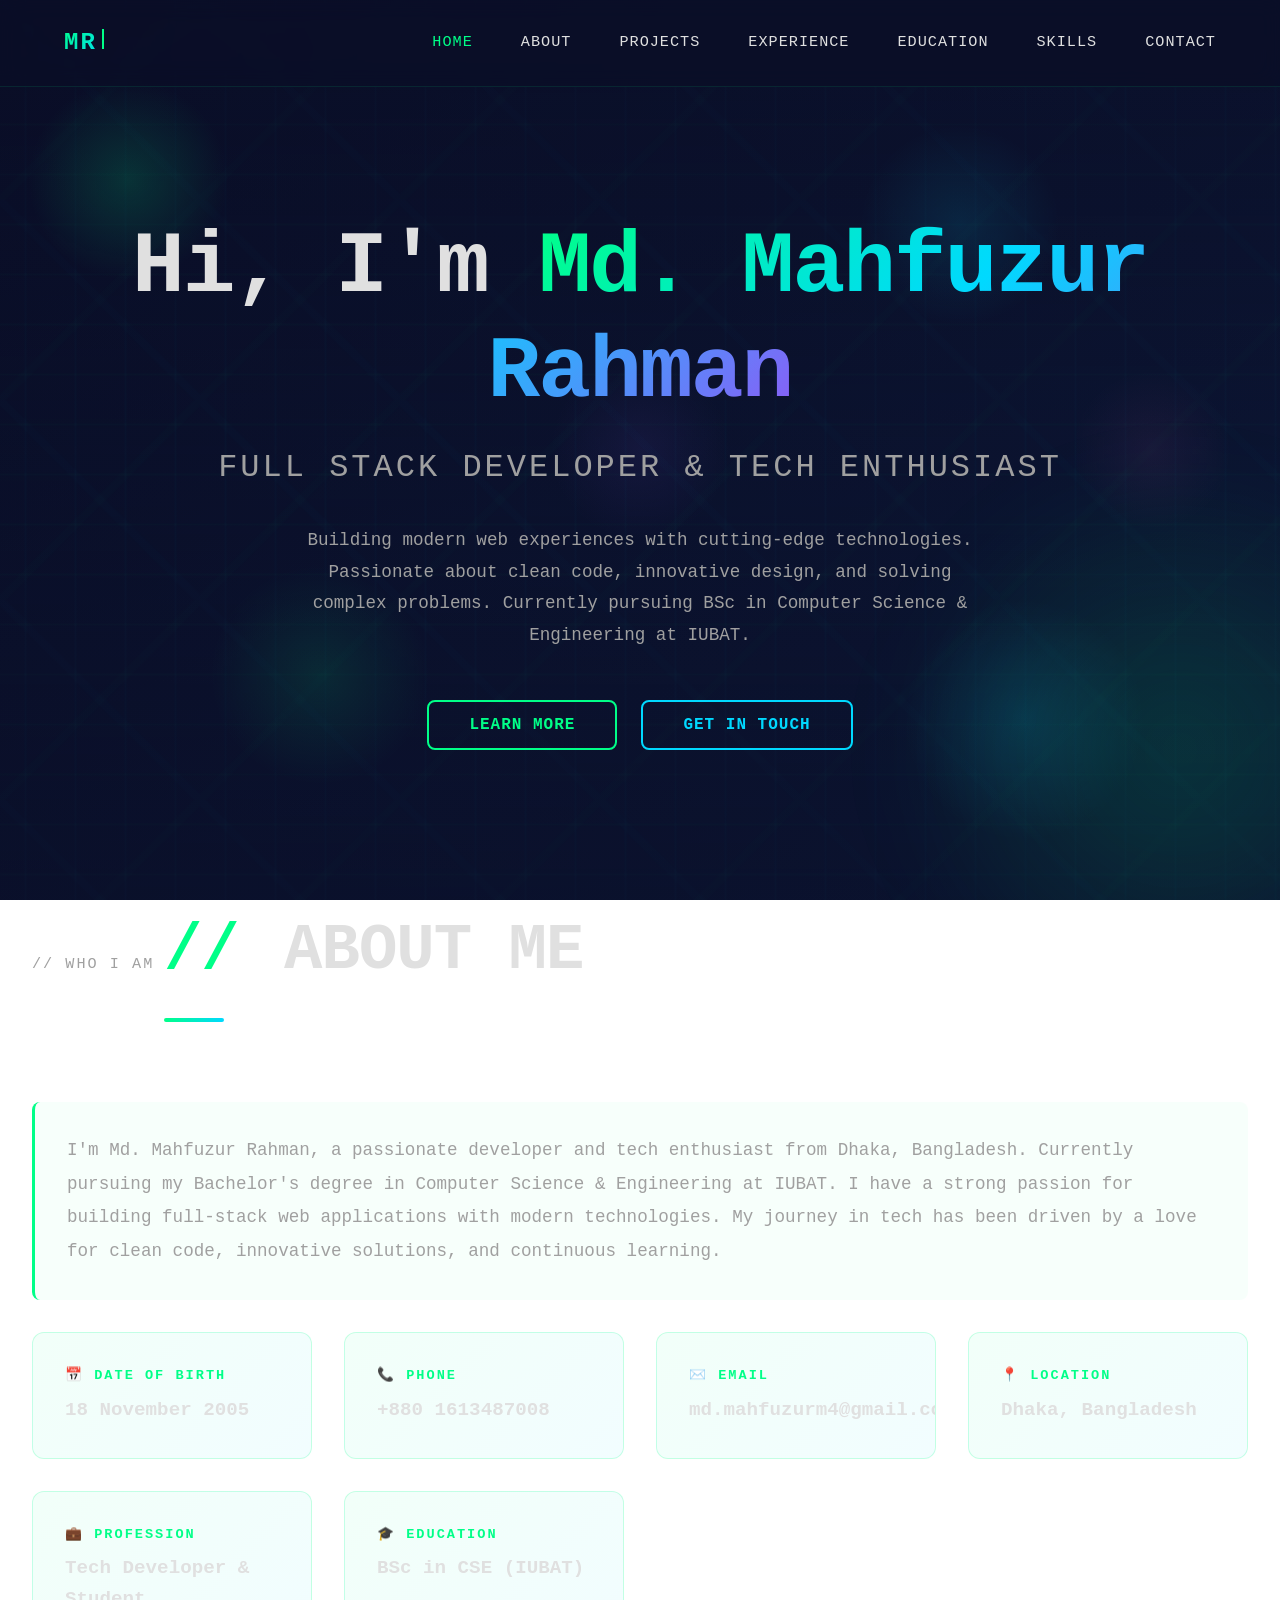
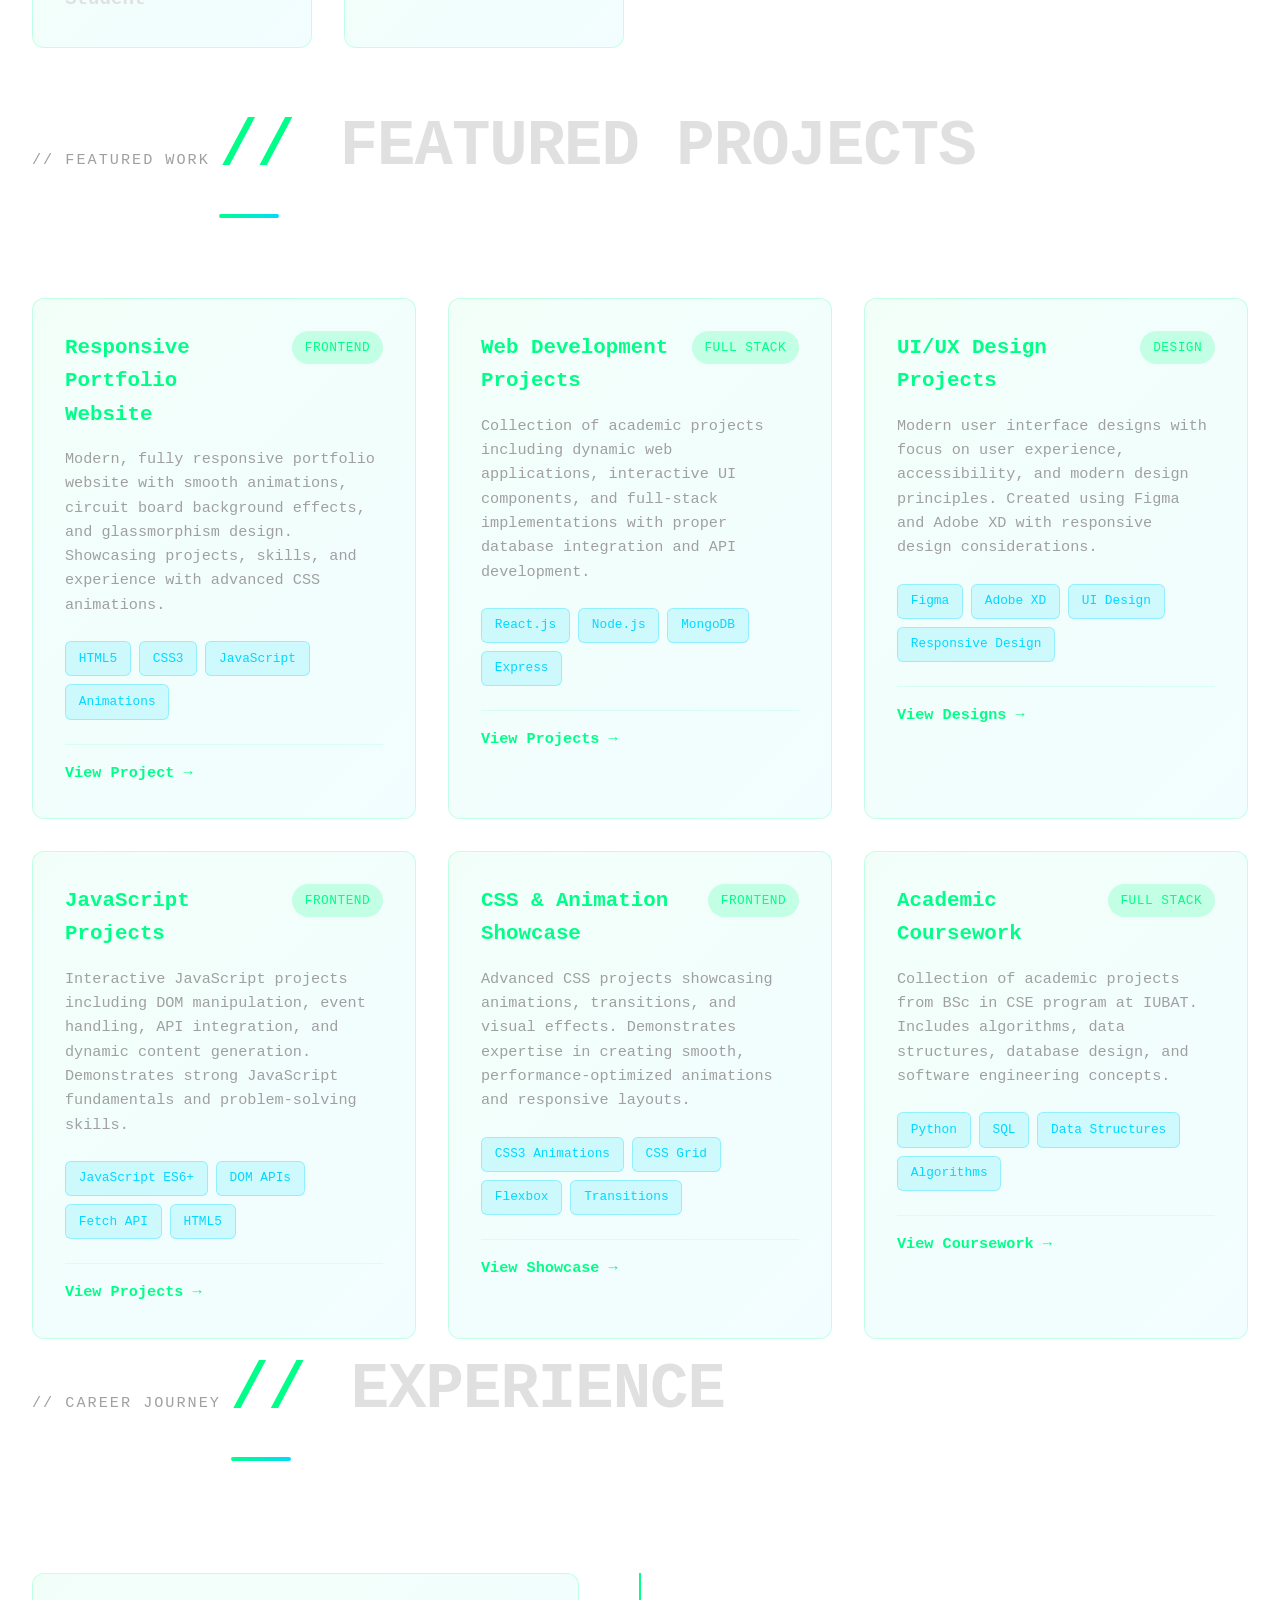
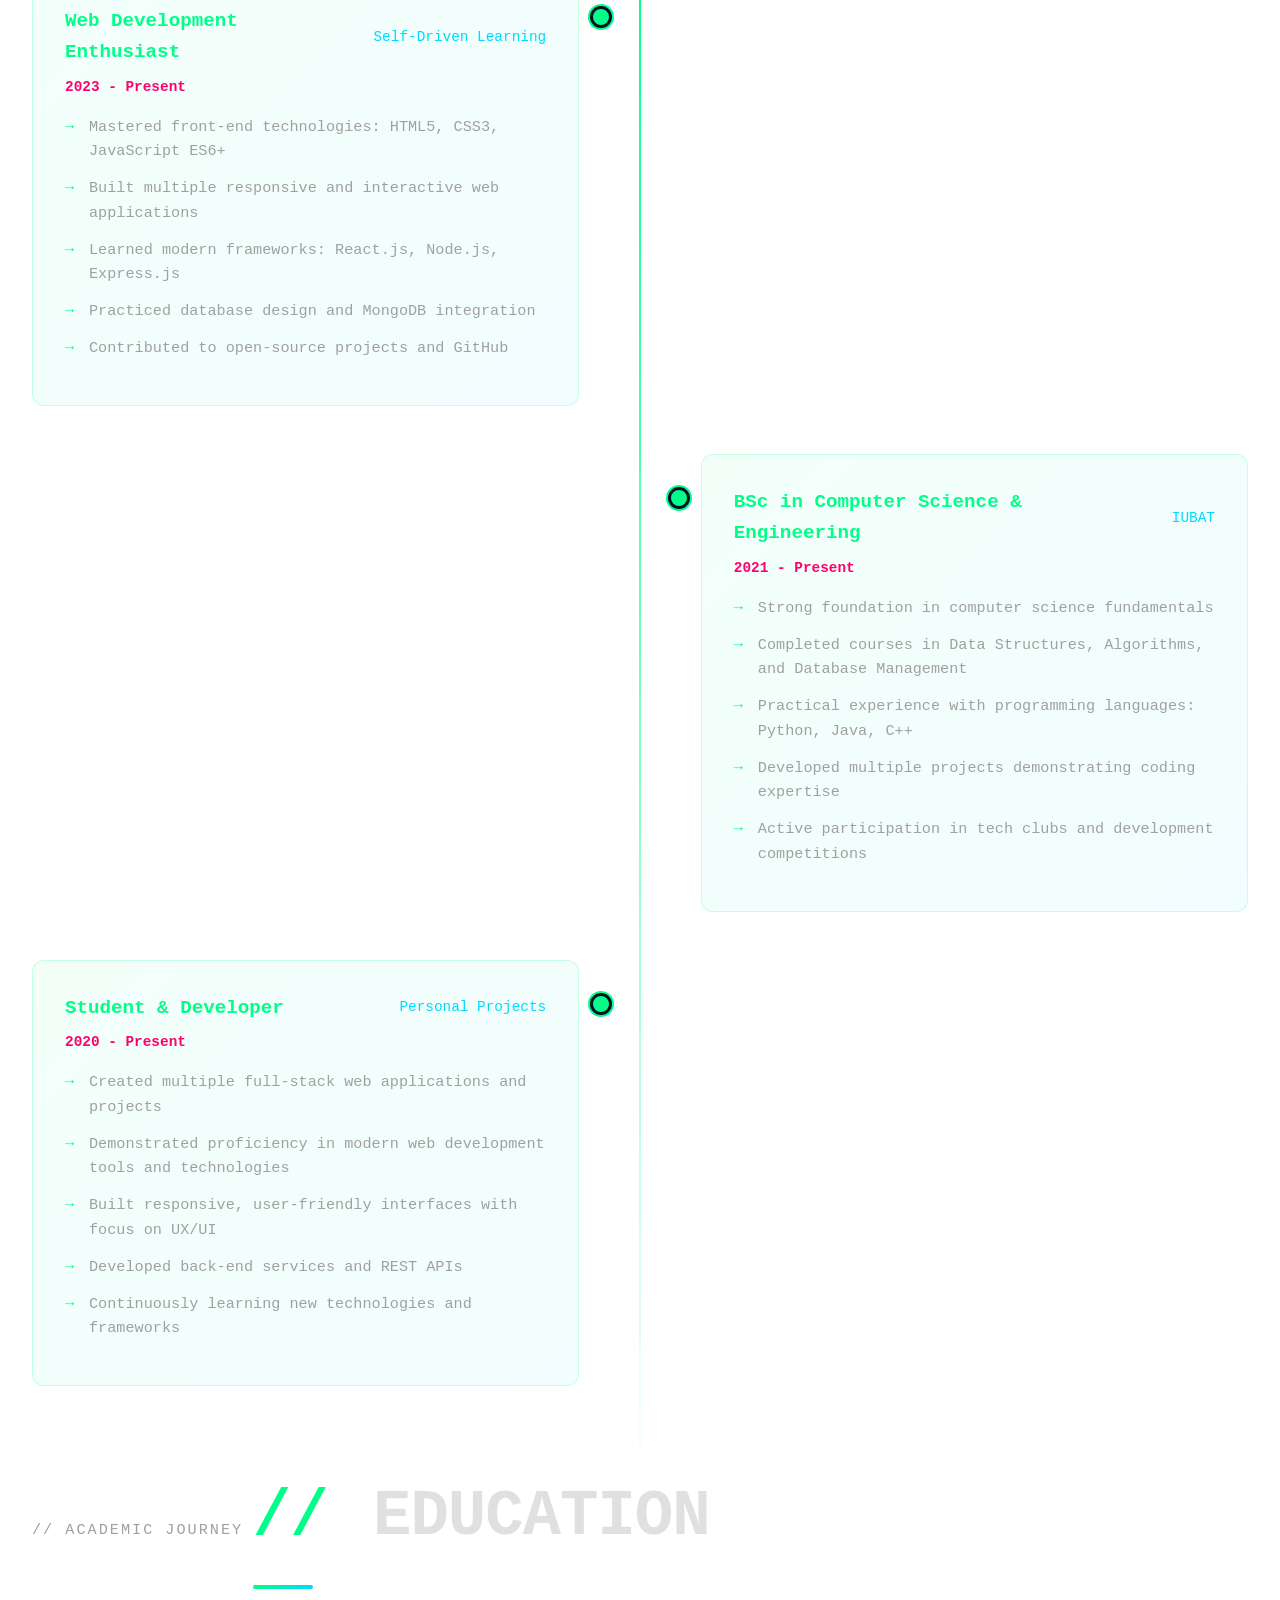
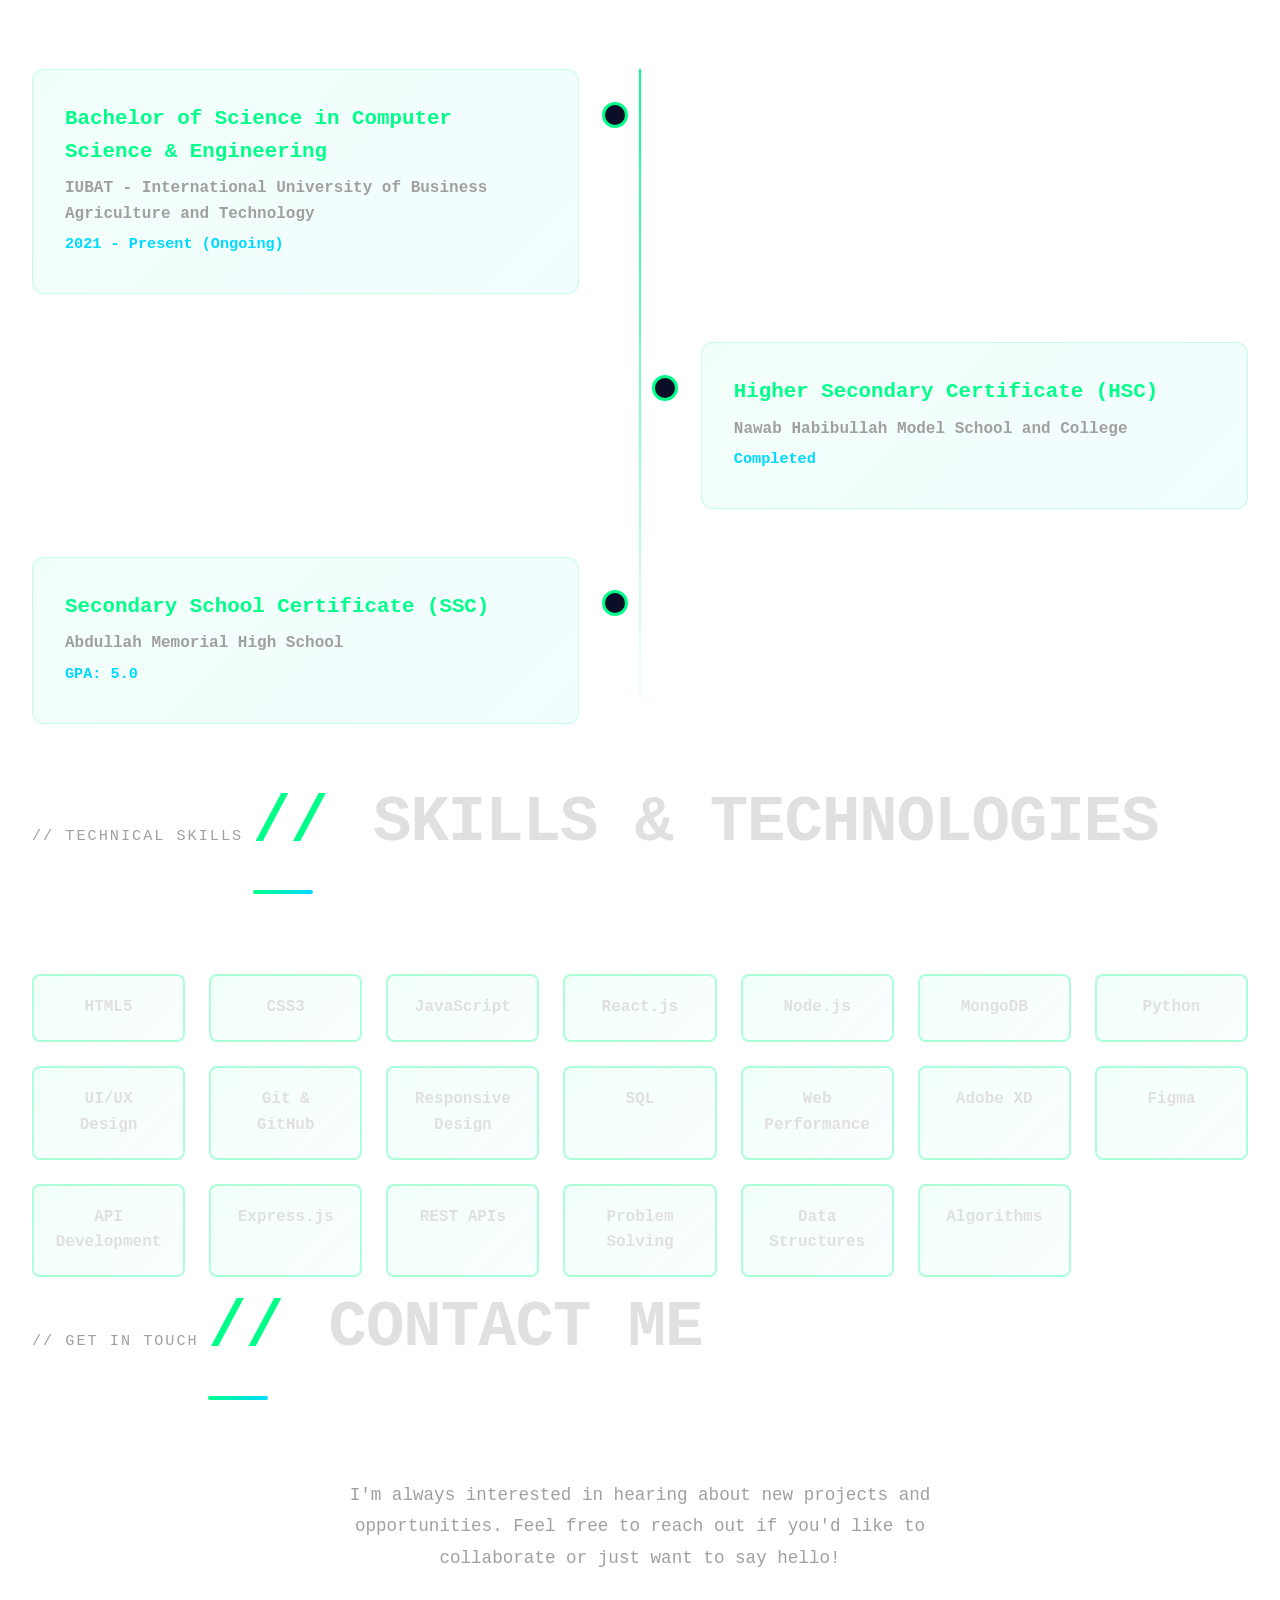
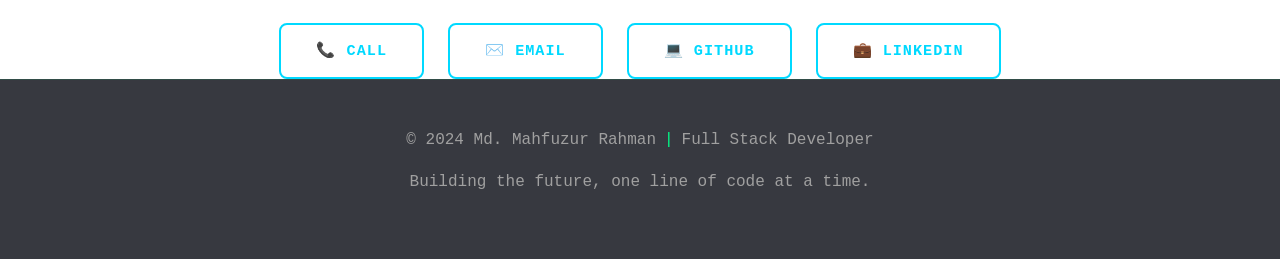
==== tech_portfolio_final.html @ e98eba99 "full completed protfolio" ====
<!DOCTYPE html>
<html lang="en">
<head>
    <meta charset="UTF-8">
    <meta name="viewport" content="width=device-width, initial-scale=1.0">
    <meta http-equiv="Content-Security-Policy" content="default-src 'self' 'unsafe-inline' 'unsafe-eval'; script-src 'self' 'unsafe-inline'; style-src 'self' 'unsafe-inline';">
    <title>Md. Mahfuzur Rahman - Tech Developer</title>
    <style>
        * {
            margin: 0;
            padding: 0;
            box-sizing: border-box;
        }

        :root {
            --bg-dark: #0a0e27;
            --bg-darker: #050811;
            --primary-neon: #00ff88;
            --primary-neon-dark: #00cc6f;
            --secondary-neon: #00d9ff;
            --accent-pink: #ff006e;
            --accent-purple: #8b5cf6;
            --text-light: #e0e0e0;
            --text-muted: #a0a0a0;
            --grid-color: #1a1f3a;
            --code-bg: #0f1419;
        }

        /* Advanced Tech Circuit Board Background */
        body {
            background: linear-gradient(135deg, #0a0e27 0%, #0d1b3c 25%, #0f0f2e 50%, #1a0f3a 75%, #0a0e27 100%);
            background-size: 400% 400%;
            background-attachment: fixed;
            color: var(--text-light);
            font-family: 'JetBrains Mono', 'Courier New', monospace;
            overflow-x: hidden;
            position: relative;
            line-height: 1.6;
        }

        /* Circuit board pattern background */
        body::before {
            content: '';
            position: fixed;
            top: 0;
            left: 0;
            width: 100%;
            height: 100%;
            background-image: 
                linear-gradient(90deg, transparent 24%, rgba(0, 217, 255, 0.03) 25%, rgba(0, 217, 255, 0.03) 26%, transparent 27%, transparent 74%, rgba(0, 217, 255, 0.03) 75%, rgba(0, 217, 255, 0.03) 76%, transparent 77%, transparent),
                linear-gradient(0deg, transparent 24%, rgba(0, 255, 136, 0.03) 25%, rgba(0, 255, 136, 0.03) 26%, transparent 27%, transparent 74%, rgba(0, 255, 136, 0.03) 75%, rgba(0, 255, 136, 0.03) 76%, transparent 77%, transparent),
                linear-gradient(45deg, transparent 48%, rgba(0, 217, 255, 0.02) 49%, rgba(0, 217, 255, 0.02) 51%, transparent 52%),
                linear-gradient(-45deg, transparent 48%, rgba(0, 255, 136, 0.02) 49%, rgba(0, 255, 136, 0.02) 51%, transparent 52%);
            background-size: 100px 100px, 100px 100px, 200px 200px, 200px 200px;
            pointer-events: none;
            z-index: 0;
            animation: circuitPulse 8s ease-in-out infinite;
        }

        @keyframes circuitPulse {
            0%, 100% {
                opacity: 0.3;
            }
            50% {
                opacity: 0.5;
            }
        }

        /* Glowing particles/nodes */
        body::after {
            content: '';
            position: fixed;
            top: 0;
            left: 0;
            width: 100%;
            height: 100%;
            background: 
                radial-gradient(circle 100px at 10% 20%, rgba(0, 255, 136, 0.15) 0%, transparent 100%),
                radial-gradient(circle 120px at 80% 80%, rgba(0, 217, 255, 0.12) 0%, transparent 100%),
                radial-gradient(circle 90px at 50% 50%, rgba(139, 92, 246, 0.08) 0%, transparent 100%),
                radial-gradient(circle 110px at 25% 75%, rgba(0, 255, 136, 0.1) 0%, transparent 100%),
                radial-gradient(circle 100px at 75% 25%, rgba(0, 217, 255, 0.1) 0%, transparent 100%),
                radial-gradient(circle 80px at 90% 50%, rgba(255, 100, 200, 0.06) 0%, transparent 100%),
                linear-gradient(180deg, rgba(10, 14, 39, 0.6) 0%, rgba(10, 14, 39, 0.4) 50%, rgba(10, 14, 39, 0.6) 100%);
            pointer-events: none;
            z-index: 1;
            animation: glowPulse 6s ease-in-out infinite;
        }

        @keyframes glowPulse {
            0%, 100% {
                filter: brightness(1);
            }
            50% {
                filter: brightness(1.1);
            }
        }

        body > * {
            position: relative;
            z-index: 2;
        }

        /* Navigation */
        nav {
            position: fixed;
            top: 0;
            width: 100%;
            backdrop-filter: blur(10px);
            background: rgba(10, 14, 39, 0.8);
            border-bottom: 1px solid rgba(0, 255, 136, 0.1);
            padding: 1.5rem 2rem;
            z-index: 1000;
            animation: slideDown 0.6s ease-out;
        }

        @keyframes slideDown {
            from {
                opacity: 0;
                transform: translateY(-30px);
            }
            to {
                opacity: 1;
                transform: translateY(0);
            }
        }

        nav .container {
            max-width: 1400px;
            margin: 0 auto;
            display: flex;
            justify-content: space-between;
            align-items: center;
        }

        .logo {
            font-size: 1.5rem;
            font-weight: 900;
            background: linear-gradient(135deg, var(--primary-neon), var(--secondary-neon));
            -webkit-background-clip: text;
            -webkit-text-fill-color: transparent;
            background-clip: text;
            letter-spacing: 2px;
            text-transform: uppercase;
        }

        nav ul {
            list-style: none;
            display: flex;
            gap: 3rem;
            flex-wrap: wrap;
        }

        nav a {
            color: var(--text-light);
            text-decoration: none;
            font-size: 0.95rem;
            position: relative;
            text-transform: uppercase;
            letter-spacing: 1px;
            transition: color 0.3s ease;
        }

        nav a::before {
            content: '';
            position: absolute;
            bottom: -5px;
            left: 0;
            width: 0;
            height: 2px;
            background: linear-gradient(90deg, var(--primary-neon), var(--secondary-neon));
            transition: width 0.4s cubic-bezier(0.34, 1.56, 0.64, 1);
        }

        nav a:hover {
            color: var(--primary-neon);
        }

        nav a:hover::before {
            width: 100%;
        }

        .container {
            max-width: 1400px;
            margin: 0 auto;
            padding: 0 2rem;
        }

        /* Hero Section */
        .hero {
            min-height: 100vh;
            display: flex;
            align-items: center;
            justify-content: center;
            padding: 8rem 2rem 4rem;
            position: relative;
            overflow: hidden;
        }

        .hero::before {
            content: '';
            position: absolute;
            top: 50%;
            right: -200px;
            width: 600px;
            height: 600px;
            background: radial-gradient(circle, rgba(0, 255, 136, 0.15) 0%, transparent 70%);
            border-radius: 50%;
            filter: blur(40px);
            animation: pulse 8s ease-in-out infinite;
        }

        @keyframes pulse {
            0%, 100% {
                transform: scale(1);
            }
            50% {
                transform: scale(1.2);
            }
        }

        .hero-content {
            text-align: center;
            z-index: 10;
            animation: fadeIn 1s ease-out;
        }

        @keyframes fadeIn {
            from {
                opacity: 0;
            }
            to {
                opacity: 1;
            }
        }

        .hero h1 {
            font-size: clamp(3rem, 10vw, 5.5rem);
            line-height: 1.2;
            margin-bottom: 1rem;
            font-weight: 900;
            letter-spacing: -2px;
            animation: typeWriter 2s ease-out;
        }

        @keyframes typeWriter {
            from {
                opacity: 0;
                transform: translateY(40px);
            }
            to {
                opacity: 1;
                transform: translateY(0);
            }
        }

        .hero h1 .highlight {
            background: linear-gradient(135deg, var(--primary-neon), var(--secondary-neon), var(--accent-purple));
            -webkit-background-clip: text;
            -webkit-text-fill-color: transparent;
            background-clip: text;
        }

        .hero h2 {
            font-size: clamp(1.2rem, 4vw, 2rem);
            color: var(--text-muted);
            margin-bottom: 2rem;
            font-weight: 500;
            letter-spacing: 3px;
            text-transform: uppercase;
            animation: slideInUp 0.8s ease-out 0.3s both;
        }

        @keyframes slideInUp {
            from {
                opacity: 0;
                transform: translateY(30px);
            }
            to {
                opacity: 1;
                transform: translateY(0);
            }
        }

        .hero p {
            font-size: 1.1rem;
            color: var(--text-muted);
            max-width: 700px;
            margin: 0 auto 3rem;
            line-height: 1.8;
            animation: slideInUp 0.8s ease-out 0.5s both;
        }

        .cta-buttons {
            display: flex;
            gap: 1.5rem;
            justify-content: center;
            flex-wrap: wrap;
            animation: slideInUp 0.8s ease-out 0.7s both;
        }

        .btn {
            padding: 14px 40px;
            border: 2px solid var(--primary-neon);
            background: transparent;
            color: var(--primary-neon);
            border-radius: 8px;
            font-size: 1rem;
            font-weight: 700;
            cursor: pointer;
            transition: all 0.4s cubic-bezier(0.34, 1.56, 0.64, 1);
            position: relative;
            overflow: hidden;
            text-transform: uppercase;
            letter-spacing: 1px;
            font-family: 'JetBrains Mono', monospace;
        }

        .btn::before {
            content: '';
            position: absolute;
            top: 0;
            left: -100%;
            width: 100%;
            height: 100%;
            background: var(--primary-neon);
            transition: left 0.4s cubic-bezier(0.34, 1.56, 0.64, 1);
            z-index: -1;
        }

        .btn:hover::before {
            left: 0;
        }

        .btn:hover {
            color: var(--bg-dark);
            transform: translateY(-3px);
            box-shadow: 0 15px 35px rgba(0, 255, 136, 0.3);
        }

        .btn-secondary {
            border-color: var(--secondary-neon);
            color: var(--secondary-neon);
        }

        .btn-secondary::before {
            background: var(--secondary-neon);
        }

        .btn-secondary:hover {
            color: var(--bg-dark);
            box-shadow: 0 15px 35px rgba(0, 217, 255, 0.3);
        }

        /* Sections */
        section {
            padding: 6rem 2rem;
            position: relative;
            overflow: hidden;
        }

        .section-title {
            font-size: clamp(2.5rem, 8vw, 4rem);
            margin-bottom: 1rem;
            font-weight: 900;
            text-transform: uppercase;
            letter-spacing: -1px;
            position: relative;
            display: inline-block;
        }

        .section-title::before {
            content: '// ';
            color: var(--primary-neon);
            margin-right: 0.5rem;
        }

        .section-subtitle {
            font-size: 0.95rem;
            color: var(--text-muted);
            text-transform: uppercase;
            letter-spacing: 2px;
            margin-bottom: 3rem;
        }

        .section-header {
            margin-bottom: 4rem;
        }

        .section-title::after {
            content: '';
            display: block;
            width: 60px;
            height: 4px;
            background: linear-gradient(90deg, var(--primary-neon), var(--secondary-neon));
            margin-top: 1rem;
            border-radius: 2px;
        }

        /* About Section */
        .about-grid {
            display: grid;
            grid-template-columns: repeat(auto-fit, minmax(280px, 1fr));
            gap: 2rem;
            margin-bottom: 3rem;
        }

        .info-box {
            background: linear-gradient(135deg, rgba(0, 255, 136, 0.05), rgba(0, 217, 255, 0.05));
            border: 1px solid rgba(0, 255, 136, 0.2);
            padding: 2rem;
            border-radius: 12px;
            transition: all 0.4s cubic-bezier(0.34, 1.56, 0.64, 1);
            position: relative;
            overflow: hidden;
            animation: fadeInUp 0.8s ease-out;
        }

        @keyframes fadeInUp {
            from {
                opacity: 0;
                transform: translateY(30px);
            }
            to {
                opacity: 1;
                transform: translateY(0);
            }
        }

        .info-box::before {
            content: '';
            position: absolute;
            top: 0;
            left: 0;
            width: 3px;
            height: 0;
            background: linear-gradient(180deg, var(--primary-neon), var(--secondary-neon));
            transition: height 0.4s cubic-bezier(0.34, 1.56, 0.64, 1);
        }

        .info-box:hover {
            border-color: var(--primary-neon);
            background: linear-gradient(135deg, rgba(0, 255, 136, 0.1), rgba(0, 217, 255, 0.1));
            transform: translateY(-10px);
            box-shadow: 0 20px 50px rgba(0, 255, 136, 0.1);
        }

        .info-box:hover::before {
            height: 100%;
        }

        .info-box .label {
            color: var(--primary-neon);
            font-size: 0.85rem;
            text-transform: uppercase;
            letter-spacing: 2px;
            margin-bottom: 0.5rem;
            font-weight: 700;
        }

        .info-box .value {
            color: var(--text-light);
            font-size: 1.2rem;
            font-weight: 600;
        }

        .about-text {
            font-size: 1.1rem;
            color: var(--text-muted);
            line-height: 1.9;
            margin-bottom: 2rem;
            background: rgba(0, 255, 136, 0.03);
            padding: 2rem;
            border-left: 3px solid var(--primary-neon);
            border-radius: 8px;
        }

        /* Projects Grid */
        .projects-grid {
            display: grid;
            grid-template-columns: repeat(auto-fill, minmax(320px, 1fr));
            gap: 2rem;
            margin-top: 3rem;
        }

        .project-card {
            background: linear-gradient(135deg, rgba(0, 255, 136, 0.05), rgba(0, 217, 255, 0.05));
            border: 1px solid rgba(0, 255, 136, 0.2);
            padding: 2rem;
            border-radius: 12px;
            transition: all 0.4s cubic-bezier(0.34, 1.56, 0.64, 1);
            position: relative;
            overflow: hidden;
            animation: fadeInUp 0.8s ease-out;
        }

        .project-card::before {
            content: '';
            position: absolute;
            top: 0;
            left: 0;
            width: 100%;
            height: 4px;
            background: linear-gradient(90deg, var(--primary-neon), var(--secondary-neon));
            transform: scaleX(0);
            transform-origin: left;
            transition: transform 0.4s cubic-bezier(0.34, 1.56, 0.64, 1);
        }

        .project-card:hover::before {
            transform: scaleX(1);
        }

        .project-card:hover {
            border-color: var(--primary-neon);
            background: linear-gradient(135deg, rgba(0, 255, 136, 0.1), rgba(0, 217, 255, 0.1));
            transform: translateY(-10px);
            box-shadow: 0 20px 50px rgba(0, 255, 136, 0.15);
        }

        .project-header {
            display: flex;
            justify-content: space-between;
            align-items: start;
            margin-bottom: 1rem;
            gap: 1rem;
        }

        .project-header h3 {
            color: var(--primary-neon);
            font-size: 1.3rem;
            margin: 0;
        }

        .project-tag {
            background: rgba(0, 255, 136, 0.2);
            color: var(--primary-neon);
            padding: 0.4rem 0.8rem;
            border-radius: 20px;
            font-size: 0.8rem;
            text-transform: uppercase;
            white-space: nowrap;
            letter-spacing: 0.5px;
        }

        .project-desc {
            color: var(--text-muted);
            font-size: 0.95rem;
            line-height: 1.6;
            margin-bottom: 1.5rem;
        }

        .project-tech {
            display: flex;
            flex-wrap: wrap;
            gap: 0.5rem;
            margin-bottom: 1.5rem;
        }

        .project-tech span {
            background: rgba(0, 217, 255, 0.15);
            color: var(--secondary-neon);
            padding: 0.4rem 0.8rem;
            border-radius: 6px;
            font-size: 0.8rem;
            border: 1px solid rgba(0, 217, 255, 0.3);
        }

        .project-links {
            padding-top: 1rem;
            border-top: 1px solid rgba(0, 255, 136, 0.1);
        }

        .project-link {
            color: var(--primary-neon);
            text-decoration: none;
            font-weight: 700;
            font-size: 0.95rem;
            transition: all 0.3s ease;
            display: inline-flex;
            align-items: center;
        }

        .project-link:hover {
            color: var(--secondary-neon);
            transform: translateX(5px);
        }

        /* Experience Timeline */
        .experience-timeline {
            position: relative;
            padding: 2rem 0;
        }

        .experience-timeline::before {
            content: '';
            position: absolute;
            left: 50%;
            transform: translateX(-50%);
            width: 2px;
            height: 100%;
            background: linear-gradient(180deg, var(--primary-neon), transparent);
        }

        .experience-item {
            margin-bottom: 3rem;
            width: 45%;
            padding: 2rem;
            background: linear-gradient(135deg, rgba(0, 255, 136, 0.05), rgba(0, 217, 255, 0.05));
            border: 1px solid rgba(0, 255, 136, 0.2);
            border-radius: 12px;
            position: relative;
            animation: fadeInUp 0.8s ease-out;
        }

        .experience-item:nth-child(odd) {
            margin-left: 0;
            margin-right: auto;
        }

        .experience-item:nth-child(even) {
            margin-left: auto;
            margin-right: 0;
        }

        .experience-item::before {
            content: '';
            position: absolute;
            width: 16px;
            height: 16px;
            background: var(--primary-neon);
            border-radius: 50%;
            top: 2rem;
            border: 3px solid var(--bg-dark);
            box-shadow: 0 0 0 2px var(--primary-neon);
        }

        .experience-item:nth-child(odd)::before {
            right: -34px;
        }

        .experience-item:nth-child(even)::before {
            left: -34px;
        }

        .experience-item:hover {
            border-color: var(--primary-neon);
            background: linear-gradient(135deg, rgba(0, 255, 136, 0.1), rgba(0, 217, 255, 0.1));
            box-shadow: 0 20px 50px rgba(0, 255, 136, 0.15);
        }

        .experience-header {
            display: flex;
            justify-content: space-between;
            align-items: center;
            gap: 1rem;
            margin-bottom: 0.5rem;
        }

        .experience-header h3 {
            color: var(--primary-neon);
            margin: 0;
            font-size: 1.2rem;
        }

        .company {
            color: var(--secondary-neon);
            font-size: 0.9rem;
            white-space: nowrap;
        }

        .exp-duration {
            color: var(--accent-pink);
            font-weight: 700;
            font-size: 0.9rem;
            margin-bottom: 1rem;
        }

        .exp-list {
            list-style: none;
            padding: 0;
            margin: 0;
        }

        .exp-list li {
            color: var(--text-muted);
            padding-left: 1.5rem;
            margin-bottom: 0.8rem;
            position: relative;
            line-height: 1.6;
            font-size: 0.95rem;
        }

        .exp-list li::before {
            content: '→';
            position: absolute;
            left: 0;
            color: var(--primary-neon);
            font-weight: 700;
        }

        /* Education Timeline */
        .timeline {
            position: relative;
        }

        .timeline::before {
            content: '';
            position: absolute;
            left: 50%;
            transform: translateX(-50%);
            width: 2px;
            height: 100%;
            background: linear-gradient(180deg, var(--primary-neon), transparent);
        }

        .timeline-item {
            margin-bottom: 3rem;
            width: 45%;
            padding: 2rem;
            background: linear-gradient(135deg, rgba(0, 255, 136, 0.05), rgba(0, 217, 255, 0.05));
            border: 1px solid rgba(0, 255, 136, 0.2);
            border-radius: 12px;
            position: relative;
            animation: fadeInUp 0.8s ease-out;
        }

        .timeline-item:nth-child(odd) {
            margin-left: 0;
            margin-right: auto;
        }

        .timeline-item:nth-child(even) {
            margin-left: auto;
            margin-right: 0;
        }

        .timeline-item::before {
            content: '';
            position: absolute;
            width: 20px;
            height: 20px;
            background: var(--bg-dark);
            border: 3px solid var(--primary-neon);
            border-radius: 50%;
            top: 2rem;
        }

        .timeline-item:nth-child(odd)::before {
            right: -50px;
        }

        .timeline-item:nth-child(even)::before {
            left: -50px;
        }

        .timeline-item h3 {
            color: var(--primary-neon);
            margin-bottom: 0.5rem;
            font-size: 1.3rem;
        }

        .timeline-item p {
            color: var(--text-muted);
            margin-bottom: 0.3rem;
        }

        .timeline-item .year {
            color: var(--secondary-neon);
            font-weight: 700;
            font-size: 0.95rem;
        }

        /* Skills Grid */
        .skills-grid {
            display: grid;
            grid-template-columns: repeat(auto-fill, minmax(140px, 1fr));
            gap: 1.5rem;
            margin-top: 3rem;
        }

        .skill-tag {
            padding: 1.2rem;
            border: 2px solid rgba(0, 255, 136, 0.3);
            border-radius: 8px;
            text-align: center;
            background: linear-gradient(135deg, rgba(0, 255, 136, 0.05), rgba(0, 217, 255, 0.02));
            transition: all 0.4s cubic-bezier(0.34, 1.56, 0.64, 1);
            position: relative;
            overflow: hidden;
            cursor: pointer;
            animation: bounceIn 0.6s ease-out;
        }

        @keyframes bounceIn {
            0% {
                opacity: 0;
                transform: scale(0.5);
            }
            70% {
                transform: scale(1.05);
            }
            100% {
                opacity: 1;
                transform: scale(1);
            }
        }

        .skill-tag::before {
            content: '';
            position: absolute;
            top: 0;
            left: -100%;
            width: 100%;
            height: 100%;
            background: linear-gradient(90deg, transparent, rgba(0, 255, 136, 0.2), transparent);
            transition: left 0.5s ease;
        }

        .skill-tag:hover::before {
            left: 100%;
        }

        .skill-tag:hover {
            border-color: var(--primary-neon);
            background: linear-gradient(135deg, rgba(0, 255, 136, 0.15), rgba(0, 217, 255, 0.1));
            transform: translateY(-8px);
            box-shadow: 0 15px 35px rgba(0, 255, 136, 0.2);
            color: var(--primary-neon);
        }

        .skill-tag span {
            color: var(--text-light);
            font-weight: 700;
            display: block;
            position: relative;
            z-index: 1;
        }

        /* Contact Section */
        .contact-content {
            text-align: center;
            animation: fadeInUp 0.8s ease-out;
        }

        .contact-content p {
            font-size: 1.1rem;
            color: var(--text-muted);
            max-width: 600px;
            margin: 0 auto 3rem;
            line-height: 1.8;
        }

        .contact-links {
            display: flex;
            justify-content: center;
            gap: 1.5rem;
            flex-wrap: wrap;
        }

        .contact-btn {
            padding: 14px 35px;
            border: 2px solid var(--secondary-neon);
            background: transparent;
            color: var(--secondary-neon);
            border-radius: 8px;
            text-decoration: none;
            font-weight: 700;
            transition: all 0.4s cubic-bezier(0.34, 1.56, 0.64, 1);
            position: relative;
            overflow: hidden;
            text-transform: uppercase;
            letter-spacing: 1px;
            font-family: 'JetBrains Mono', monospace;
            font-size: 0.95rem;
            display: inline-flex;
            align-items: center;
            gap: 0.5rem;
        }

        .contact-btn::before {
            content: '';
            position: absolute;
            top: 0;
            left: -100%;
            width: 100%;
            height: 100%;
            background: var(--secondary-neon);
            transition: left 0.4s cubic-bezier(0.34, 1.56, 0.64, 1);
            z-index: -1;
        }

        .contact-btn:hover::before {
            left: 0;
        }

        .contact-btn:hover {
            color: var(--bg-dark);
            transform: translateY(-3px);
            box-shadow: 0 15px 35px rgba(0, 217, 255, 0.3);
        }

        /* Footer */
        footer {
            background: rgba(5, 8, 17, 0.8);
            border-top: 1px solid rgba(0, 255, 136, 0.1);
            padding: 3rem 2rem;
            text-align: center;
            color: var(--text-muted);
        }

        .footer-content {
            max-width: 1400px;
            margin: 0 auto;
        }

        .footer-content p {
            margin-bottom: 1rem;
        }

        .footer-divider {
            color: var(--primary-neon);
            margin: 0 0.5rem;
        }

        /* Scroll animations */
        .scroll-reveal {
            opacity: 0;
            transform: translateY(30px);
            transition: all 0.8s cubic-bezier(0.34, 1.56, 0.64, 1);
        }

        .scroll-reveal.active {
            opacity: 1;
            transform: translateY(0);
        }

        /* Responsive */
        @media (max-width: 768px) {
            nav ul {
                gap: 1.5rem;
                font-size: 0.85rem;
            }

            .hero {
                padding: 6rem 1rem 2rem;
            }

            .timeline::before,
            .experience-timeline::before {
                left: 20px;
            }

            .timeline-item,
            .experience-item {
                width: calc(100% - 60px);
                margin-left: 60px !important;
                margin-right: 0 !important;
            }

            .timeline-item::before,
            .experience-item::before {
                left: -40px !important;
                right: auto !important;
            }

            .experience-header {
                flex-direction: column;
                align-items: flex-start;
            }

            section {
                padding: 4rem 1rem;
            }

            .cta-buttons {
                flex-direction: column;
            }

            .btn, .contact-btn {
                width: 100%;
                justify-content: center;
            }

            .skills-grid {
                grid-template-columns: repeat(auto-fill, minmax(120px, 1fr));
                gap: 1rem;
            }

            .projects-grid {
                grid-template-columns: 1fr;
            }

            .about-grid {
                grid-template-columns: 1fr;
            }
        }

        @media (max-width: 480px) {
            nav {
                padding: 1rem;
            }

            nav .container {
                flex-direction: column;
                gap: 1rem;
            }

            nav ul {
                gap: 1rem;
                font-size: 0.75rem;
            }

            .hero h1 {
                font-size: 2rem;
            }

            .hero h2 {
                font-size: 1rem;
            }

            .experience-header,
            .project-header {
                flex-direction: column;
                align-items: flex-start;
            }
        }
    </style>
</head>
<body>
    <!-- Navigation -->
    <nav>
        <div class="container">
            <div class="logo">MR<span style="display: inline-block; width: 2px; height: 20px; background: var(--primary-neon); animation: scanning 1s infinite; margin-left: 5px;"></span></div>
            <ul>
                <li><a href="#home">Home</a></li>
                <li><a href="#about">About</a></li>
                <li><a href="#projects">Projects</a></li>
                <li><a href="#experience">Experience</a></li>
                <li><a href="#education">Education</a></li>
                <li><a href="#skills">Skills</a></li>
                <li><a href="#contact">Contact</a></li>
            </ul>
        </div>
    </nav>

    <!-- Hero Section -->
    <section id="home" class="hero">
        <div class="hero-content">
            <h1>Hi, I'm <span class="highlight">Md. Mahfuzur Rahman</span></h1>
            <h2>Full Stack Developer & Tech Enthusiast</h2>
            <p>
                Building modern web experiences with cutting-edge technologies.
                Passionate about clean code, innovative design, and solving complex problems.
                Currently pursuing BSc in Computer Science & Engineering at IUBAT.
            </p>
            <div class="cta-buttons">
                <button class="btn" onclick="document.getElementById('about').scrollIntoView({behavior: 'smooth'})">
                    Learn More
                </button>
                <button class="btn btn-secondary" onclick="document.getElementById('contact').scrollIntoView({behavior: 'smooth'})">
                    Get in Touch
                </button>
            </div>
        </div>
    </section>

    <!-- About Section -->
    <section id="about" class="container">
        <div class="section-header">
            <span class="section-subtitle">// who i am</span>
            <h2 class="section-title scroll-reveal">About Me</h2>
        </div>

        <div class="about-text scroll-reveal">
            I'm Md. Mahfuzur Rahman, a passionate developer and tech enthusiast from Dhaka, Bangladesh. 
            Currently pursuing my Bachelor's degree in Computer Science & Engineering at IUBAT. 
            I have a strong passion for building full-stack web applications with modern technologies. 
            My journey in tech has been driven by a love for clean code, innovative solutions, and continuous learning.
        </div>

        <div class="about-grid">
            <div class="info-box scroll-reveal">
                <div class="label">📅 Date of Birth</div>
                <div class="value">18 November 2005</div>
            </div>
            <div class="info-box scroll-reveal">
                <div class="label">📞 Phone</div>
                <div class="value">+880 1613487008</div>
            </div>
            <div class="info-box scroll-reveal">
                <div class="label">✉️ Email</div>
                <div class="value">md.mahfuzurm4@gmail.com</div>
            </div>
            <div class="info-box scroll-reveal">
                <div class="label">📍 Location</div>
                <div class="value">Dhaka, Bangladesh</div>
            </div>
            <div class="info-box scroll-reveal">
                <div class="label">💼 Profession</div>
                <div class="value">Tech Developer & Student</div>
            </div>
            <div class="info-box scroll-reveal">
                <div class="label">🎓 Education</div>
                <div class="value">BSc in CSE (IUBAT)</div>
            </div>
        </div>
    </section>

    <!-- Projects Section -->
    <section id="projects" class="container">
        <div class="section-header">
            <span class="section-subtitle">// featured work</span>
            <h2 class="section-title scroll-reveal">Featured Projects</h2>
        </div>

        <div class="projects-grid">
            <div class="project-card scroll-reveal">
                <div class="project-header">
                    <h3>Responsive Portfolio Website</h3>
                    <span class="project-tag">Frontend</span>
                </div>
                <p class="project-desc">
                    Modern, fully responsive portfolio website with smooth animations, circuit board background effects, 
                    and glassmorphism design. Showcasing projects, skills, and experience with advanced CSS animations.
                </p>
                <div class="project-tech">
                    <span>HTML5</span>
                    <span>CSS3</span>
                    <span>JavaScript</span>
                    <span>Animations</span>
                </div>
                <div class="project-links">
                    <a href="https://mohammadmahfuzurrahman.github.io/my-protfoilio/" target="_blank" rel="noopener noreferrer" class="project-link">View Project →</a>
                </div>
            </div>

            <div class="project-card scroll-reveal">
                <div class="project-header">
                    <h3>Web Development Projects</h3>
                    <span class="project-tag">Full Stack</span>
                </div>
                <p class="project-desc">
                    Collection of academic projects including dynamic web applications, interactive UI components, 
                    and full-stack implementations with proper database integration and API development.
                </p>
                <div class="project-tech">
                    <span>React.js</span>
                    <span>Node.js</span>
                    <span>MongoDB</span>
                    <span>Express</span>
                </div>
                <div class="project-links">
                    <a href="https://github.com/mohammadmahfuzurrahman" target="_blank" rel="noopener noreferrer" class="project-link">View Projects →</a>
                </div>
            </div>

            <div class="project-card scroll-reveal">
                <div class="project-header">
                    <h3>UI/UX Design Projects</h3>
                    <span class="project-tag">Design</span>
                </div>
                <p class="project-desc">
                    Modern user interface designs with focus on user experience, accessibility, and modern design principles. 
                    Created using Figma and Adobe XD with responsive design considerations.
                </p>
                <div class="project-tech">
                    <span>Figma</span>
                    <span>Adobe XD</span>
                    <span>UI Design</span>
                    <span>Responsive Design</span>
                </div>
                <div class="project-links">
                    <a href="#" class="project-link">View Designs →</a>
                </div>
            </div>

            <div class="project-card scroll-reveal">
                <div class="project-header">
                    <h3>JavaScript Projects</h3>
                    <span class="project-tag">Frontend</span>
                </div>
                <p class="project-desc">
                    Interactive JavaScript projects including DOM manipulation, event handling, API integration, 
                    and dynamic content generation. Demonstrates strong JavaScript fundamentals and problem-solving skills.
                </p>
                <div class="project-tech">
                    <span>JavaScript ES6+</span>
                    <span>DOM APIs</span>
                    <span>Fetch API</span>
                    <span>HTML5</span>
                </div>
                <div class="project-links">
                    <a href="#" class="project-link">View Projects →</a>
                </div>
            </div>

            <div class="project-card scroll-reveal">
                <div class="project-header">
                    <h3>CSS & Animation Showcase</h3>
                    <span class="project-tag">Frontend</span>
                </div>
                <p class="project-desc">
                    Advanced CSS projects showcasing animations, transitions, and visual effects. 
                    Demonstrates expertise in creating smooth, performance-optimized animations and responsive layouts.
                </p>
                <div class="project-tech">
                    <span>CSS3 Animations</span>
                    <span>CSS Grid</span>
                    <span>Flexbox</span>
                    <span>Transitions</span>
                </div>
                <div class="project-links">
                    <a href="#" class="project-link">View Showcase →</a>
                </div>
            </div>

            <div class="project-card scroll-reveal">
                <div class="project-header">
                    <h3>Academic Coursework</h3>
                    <span class="project-tag">Full Stack</span>
                </div>
                <p class="project-desc">
                    Collection of academic projects from BSc in CSE program at IUBAT. 
                    Includes algorithms, data structures, database design, and software engineering concepts.
                </p>
                <div class="project-tech">
                    <span>Python</span>
                    <span>SQL</span>
                    <span>Data Structures</span>
                    <span>Algorithms</span>
                </div>
                <div class="project-links">
                    <a href="#" class="project-link">View Coursework →</a>
                </div>
            </div>
        </div>
    </section>

    <!-- Experience Section -->
    <section id="experience" class="container">
        <div class="section-header">
            <span class="section-subtitle">// career journey</span>
            <h2 class="section-title scroll-reveal">Experience</h2>
        </div>

        <div class="experience-timeline">
            <div class="experience-item scroll-reveal">
                <div class="experience-header">
                    <h3>Web Development Enthusiast</h3>
                    <span class="company">Self-Driven Learning</span>
                </div>
                <p class="exp-duration">2023 - Present</p>
                <ul class="exp-list">
                    <li>Mastered front-end technologies: HTML5, CSS3, JavaScript ES6+</li>
                    <li>Built multiple responsive and interactive web applications</li>
                    <li>Learned modern frameworks: React.js, Node.js, Express.js</li>
                    <li>Practiced database design and MongoDB integration</li>
                    <li>Contributed to open-source projects and GitHub</li>
                </ul>
            </div>

            <div class="experience-item scroll-reveal">
                <div class="experience-header">
                    <h3>BSc in Computer Science & Engineering</h3>
                    <span class="company">IUBAT</span>
                </div>
                <p class="exp-duration">2021 - Present</p>
                <ul class="exp-list">
                    <li>Strong foundation in computer science fundamentals</li>
                    <li>Completed courses in Data Structures, Algorithms, and Database Management</li>
                    <li>Practical experience with programming languages: Python, Java, C++</li>
                    <li>Developed multiple projects demonstrating coding expertise</li>
                    <li>Active participation in tech clubs and development competitions</li>
                </ul>
            </div>

            <div class="experience-item scroll-reveal">
                <div class="experience-header">
                    <h3>Student & Developer</h3>
                    <span class="company">Personal Projects</span>
                </div>
                <p class="exp-duration">2020 - Present</p>
                <ul class="exp-list">
                    <li>Created multiple full-stack web applications and projects</li>
                    <li>Demonstrated proficiency in modern web development tools and technologies</li>
                    <li>Built responsive, user-friendly interfaces with focus on UX/UI</li>
                    <li>Developed back-end services and REST APIs</li>
                    <li>Continuously learning new technologies and frameworks</li>
                </ul>
            </div>
        </div>
    </section>

    <!-- Education Section -->
    <section id="education" class="container">
        <div class="section-header">
            <span class="section-subtitle">// academic journey</span>
            <h2 class="section-title scroll-reveal">Education</h2>
        </div>

        <div class="timeline">
            <div class="timeline-item scroll-reveal">
                <h3>Bachelor of Science in Computer Science & Engineering</h3>
                <p><strong>IUBAT - International University of Business Agriculture and Technology</strong></p>
                <p class="year">2021 - Present (Ongoing)</p>
            </div>

            <div class="timeline-item scroll-reveal">
                <h3>Higher Secondary Certificate (HSC)</h3>
                <p><strong>Nawab Habibullah Model School and College</strong></p>
                <p class="year">Completed</p>
            </div>

            <div class="timeline-item scroll-reveal">
                <h3>Secondary School Certificate (SSC)</h3>
                <p><strong>Abdullah Memorial High School</strong></p>
                <p class="year">GPA: 5.0</p>
            </div>
        </div>
    </section>

    <!-- Skills Section -->
    <section id="skills" class="container">
        <div class="section-header">
            <span class="section-subtitle">// technical skills</span>
            <h2 class="section-title scroll-reveal">Skills & Technologies</h2>
        </div>

        <div class="skills-grid">
            <div class="skill-tag scroll-reveal"><span>HTML5</span></div>
            <div class="skill-tag scroll-reveal"><span>CSS3</span></div>
            <div class="skill-tag scroll-reveal"><span>JavaScript</span></div>
            <div class="skill-tag scroll-reveal"><span>React.js</span></div>
            <div class="skill-tag scroll-reveal"><span>Node.js</span></div>
            <div class="skill-tag scroll-reveal"><span>MongoDB</span></div>
            <div class="skill-tag scroll-reveal"><span>Python</span></div>
            <div class="skill-tag scroll-reveal"><span>UI/UX Design</span></div>
            <div class="skill-tag scroll-reveal"><span>Git & GitHub</span></div>
            <div class="skill-tag scroll-reveal"><span>Responsive Design</span></div>
            <div class="skill-tag scroll-reveal"><span>SQL</span></div>
            <div class="skill-tag scroll-reveal"><span>Web Performance</span></div>
            <div class="skill-tag scroll-reveal"><span>Adobe XD</span></div>
            <div class="skill-tag scroll-reveal"><span>Figma</span></div>
            <div class="skill-tag scroll-reveal"><span>API Development</span></div>
            <div class="skill-tag scroll-reveal"><span>Express.js</span></div>
            <div class="skill-tag scroll-reveal"><span>REST APIs</span></div>
            <div class="skill-tag scroll-reveal"><span>Problem Solving</span></div>
            <div class="skill-tag scroll-reveal"><span>Data Structures</span></div>
            <div class="skill-tag scroll-reveal"><span>Algorithms</span></div>
        </div>
    </section>

    <!-- Contact Section -->
    <section id="contact" class="container">
        <div class="section-header">
            <span class="section-subtitle">// get in touch</span>
            <h2 class="section-title scroll-reveal">Contact Me</h2>
        </div>

        <div class="contact-content scroll-reveal">
            <p>
                I'm always interested in hearing about new projects and opportunities.
                Feel free to reach out if you'd like to collaborate or just want to say hello!
            </p>

            <div class="contact-links">
                <a href="tel:+8801613487008" class="contact-btn">
                    📞 Call
                </a>
                <a href="mailto:md.mahfuzurm4@gmail.com" class="contact-btn">
                    ✉️ Email
                </a>
                <a href="https://github.com/mohammadmahfuzurrahman" target="_blank" rel="noopener noreferrer" class="contact-btn">
                    💻 GitHub
                </a>
                <a href="https://linkedin.com" target="_blank" rel="noopener noreferrer" class="contact-btn">
                    💼 LinkedIn
                </a>
            </div>
        </div>
    </section>

    <!-- Footer -->
    <footer>
        <div class="footer-content">
            <p>&copy; 2024 Md. Mahfuzur Rahman<span class="footer-divider">|</span>Full Stack Developer</p>
            <p>Building the future, one line of code at a time.</p>
        </div>
    </footer>

    <style>
        @keyframes scanning {
            0%, 100% {
                opacity: 0;
            }
            50% {
                opacity: 1;
            }
        }
    </style>

    <script>
        // Smooth scroll with offset for fixed navbar
        document.querySelectorAll('a[href^="#"]').forEach(anchor => {
            anchor.addEventListener('click', function (e) {
                const href = this.getAttribute('href');
                if (href !== '#') {
                    e.preventDefault();
                    const target = document.querySelector(href);
                    if (target) {
                        const navHeight = document.querySelector('nav').offsetHeight;
                        const targetPosition = target.offsetTop - navHeight;
                        window.scrollTo({
                            top: targetPosition,
                            behavior: 'smooth'
                        });
                    }
                }
            });
        });

        // Intersection Observer for scroll animations
        const observerOptions = {
            threshold: 0.1,
            rootMargin: '0px 0px -100px 0px'
        };

        const observer = new IntersectionObserver(function(entries) {
            entries.forEach(entry => {
                if (entry.isIntersecting) {
                    entry.target.classList.add('active');
                    observer.unobserve(entry.target);
                }
            });
        }, observerOptions);

        document.querySelectorAll('.scroll-reveal').forEach(el => {
            observer.observe(el);
        });

        // Add stagger delay to skill tags
        document.querySelectorAll('.skill-tag').forEach((tag, index) => {
            tag.style.animationDelay = `${index * 0.05}s`;
        });

        // Navbar background on scroll
        window.addEventListener('scroll', () => {
            const nav = document.querySelector('nav');
            if (window.scrollY > 100) {
                nav.style.background = 'rgba(10, 14, 39, 0.95)';
                nav.style.borderBottomColor = 'rgba(0, 255, 136, 0.2)';
            } else {
                nav.style.background = 'rgba(10, 14, 39, 0.8)';
                nav.style.borderBottomColor = 'rgba(0, 255, 136, 0.1)';
            }
        });

        // Active nav link highlighting
        window.addEventListener('scroll', () => {
            const sections = document.querySelectorAll('section');
            const navLinks = document.querySelectorAll('nav a');
            let current = '';

            sections.forEach(section => {
                const sectionTop = section.offsetTop;
                const sectionHeight = section.clientHeight;
                if (window.scrollY >= sectionTop - 200) {
                    current = section.getAttribute('id');
                }
            });

            navLinks.forEach(link => {
                link.style.color = 'var(--text-light)';
                if (link.getAttribute('href').slice(1) === current) {
                    link.style.color = 'var(--primary-neon)';
                }
            });
        });

        // Add stagger delay to info boxes
        document.querySelectorAll('.info-box').forEach((box, index) => {
            box.style.animationDelay = `${index * 0.1}s`;
        });

        // Add stagger delay to timeline items
        document.querySelectorAll('.timeline-item').forEach((item, index) => {
            item.style.animationDelay = `${index * 0.15}s`;
        });

        // Add stagger delay to experience items
        document.querySelectorAll('.experience-item').forEach((item, index) => {
            item.style.animationDelay = `${index * 0.15}s`;
        });
    </script>
</body>
</html>
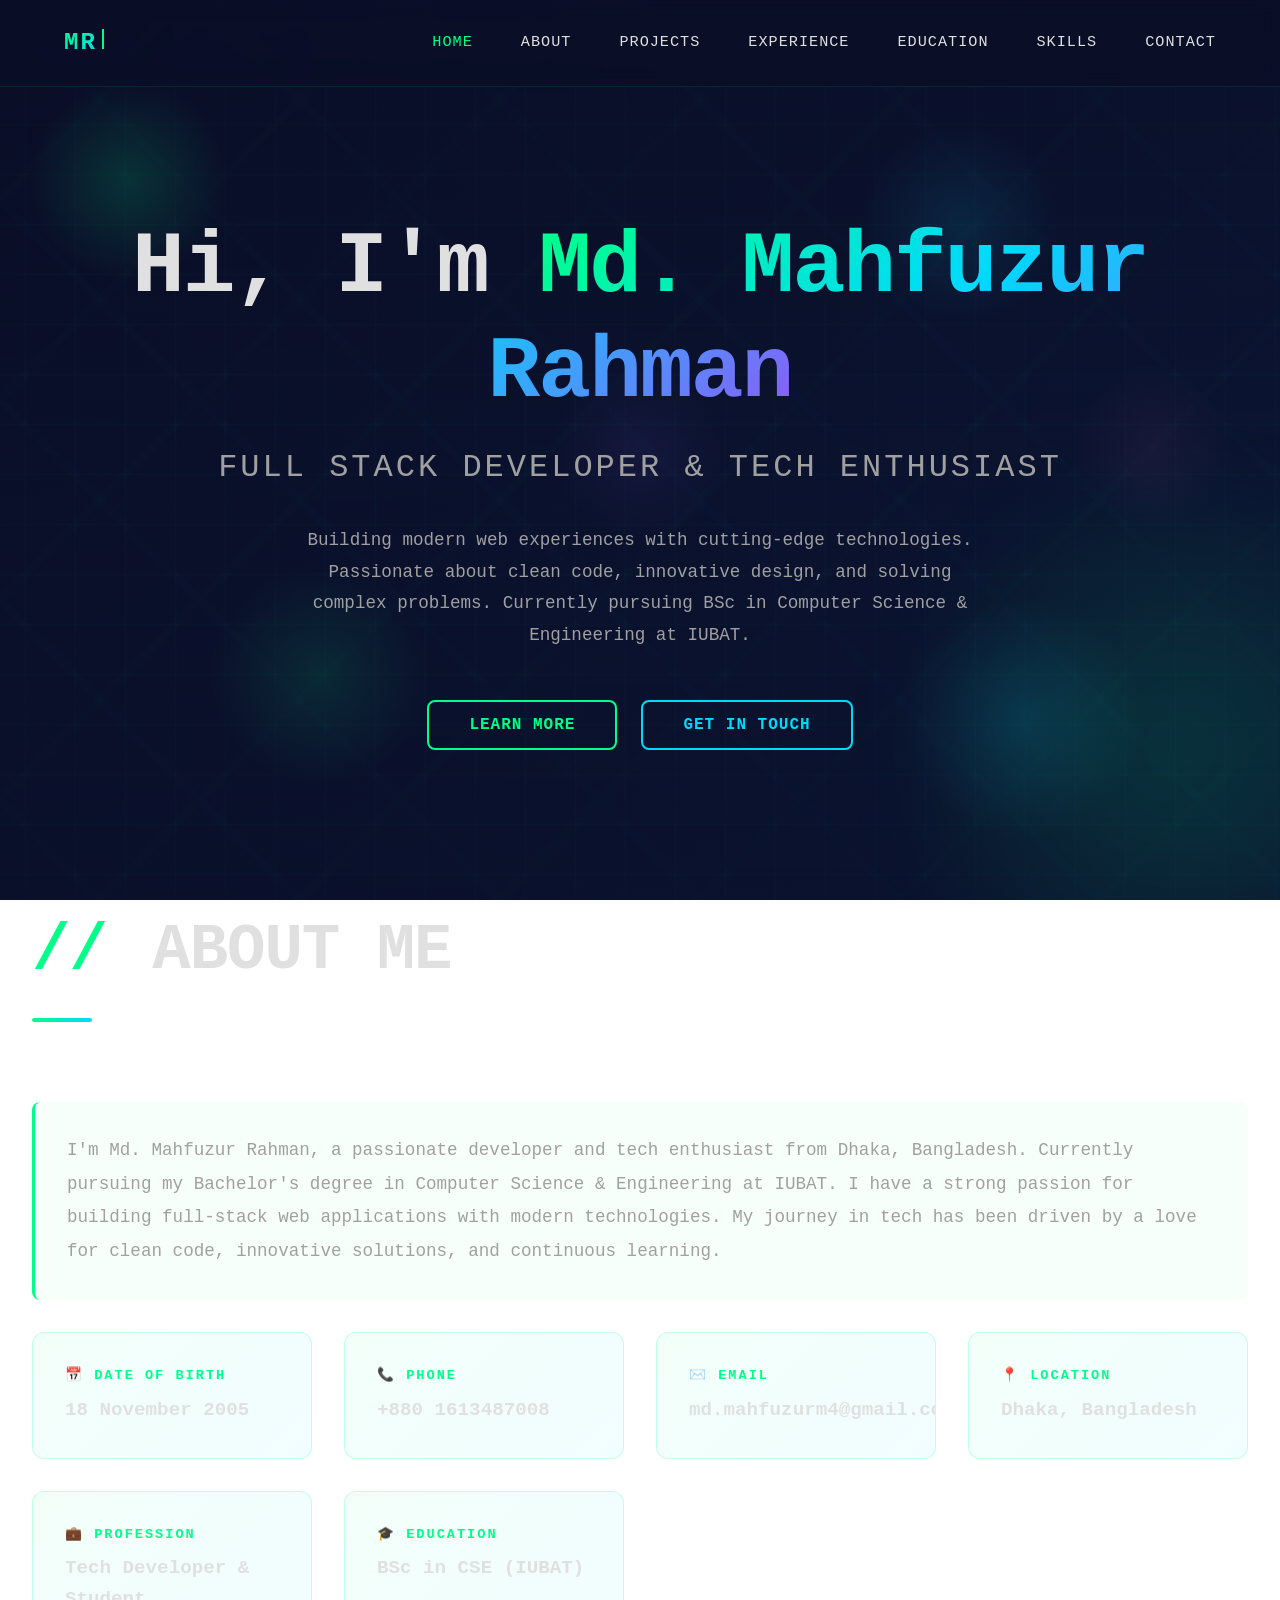
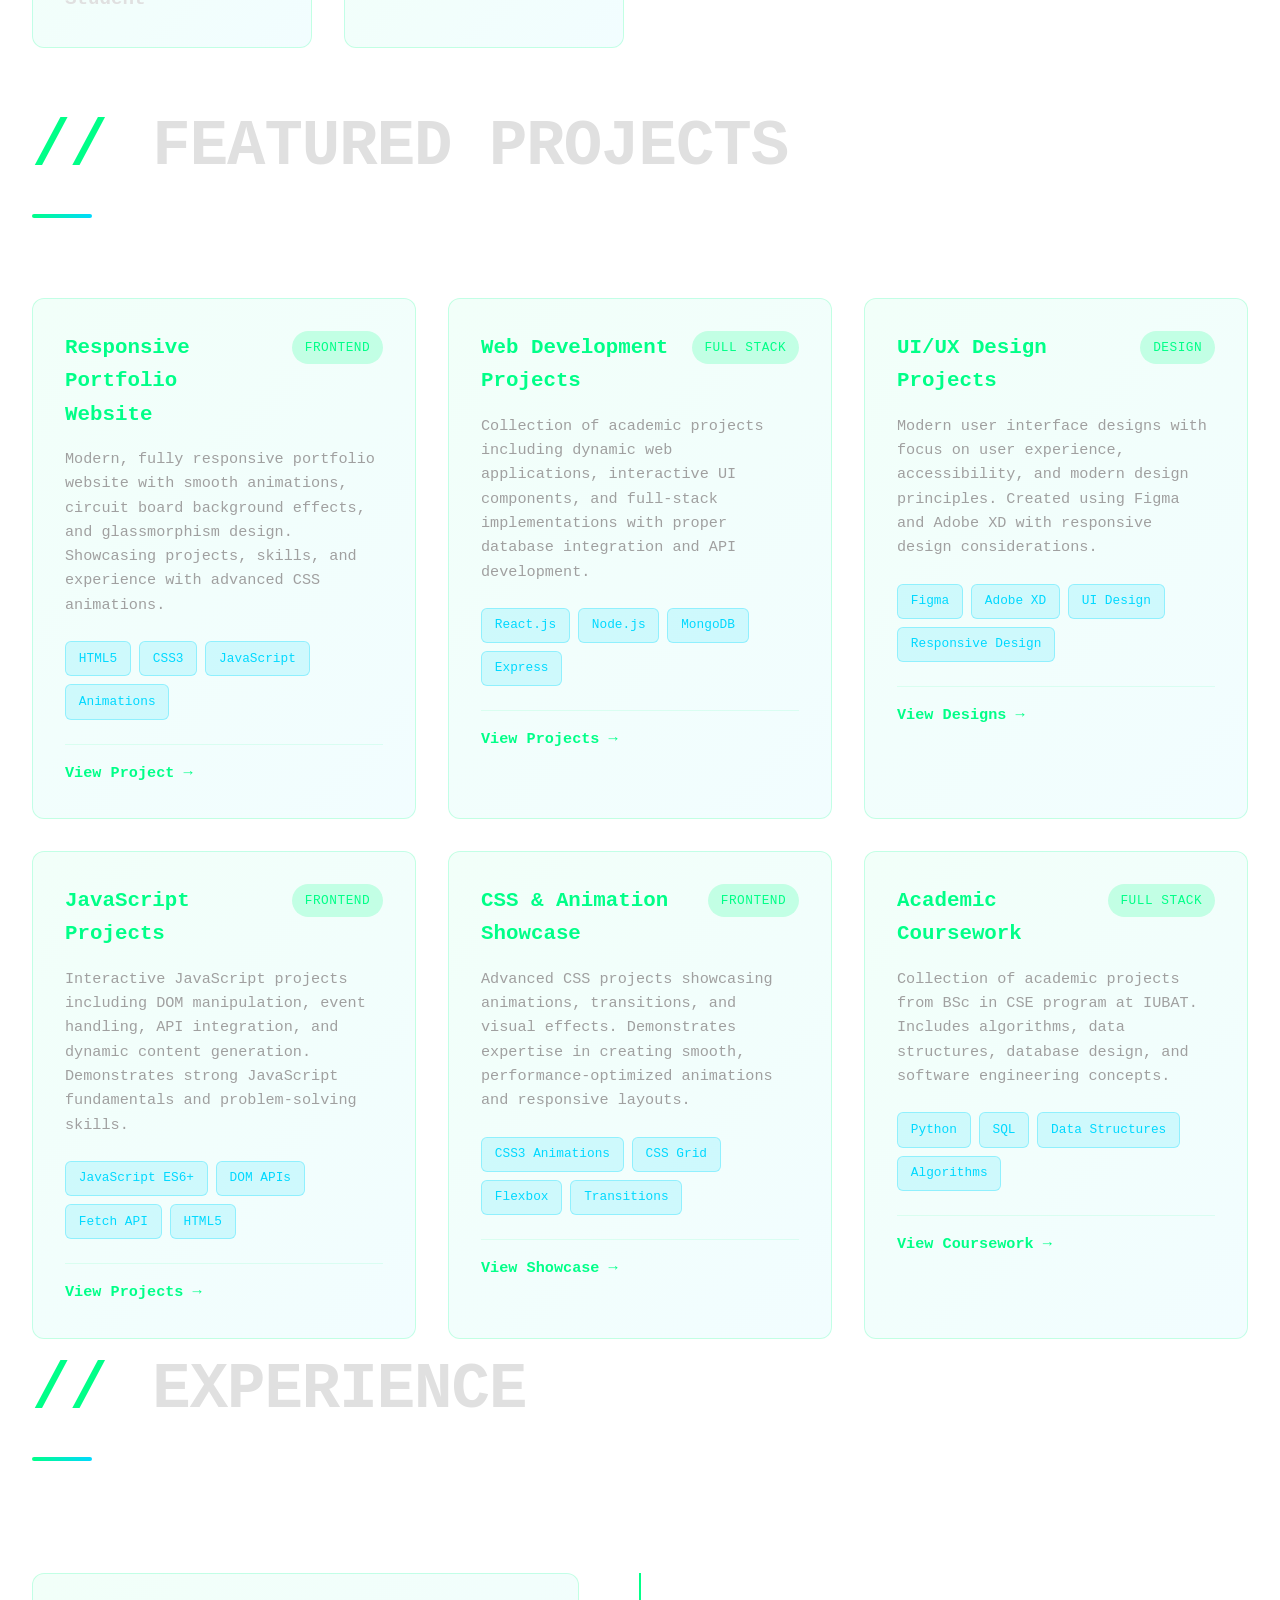
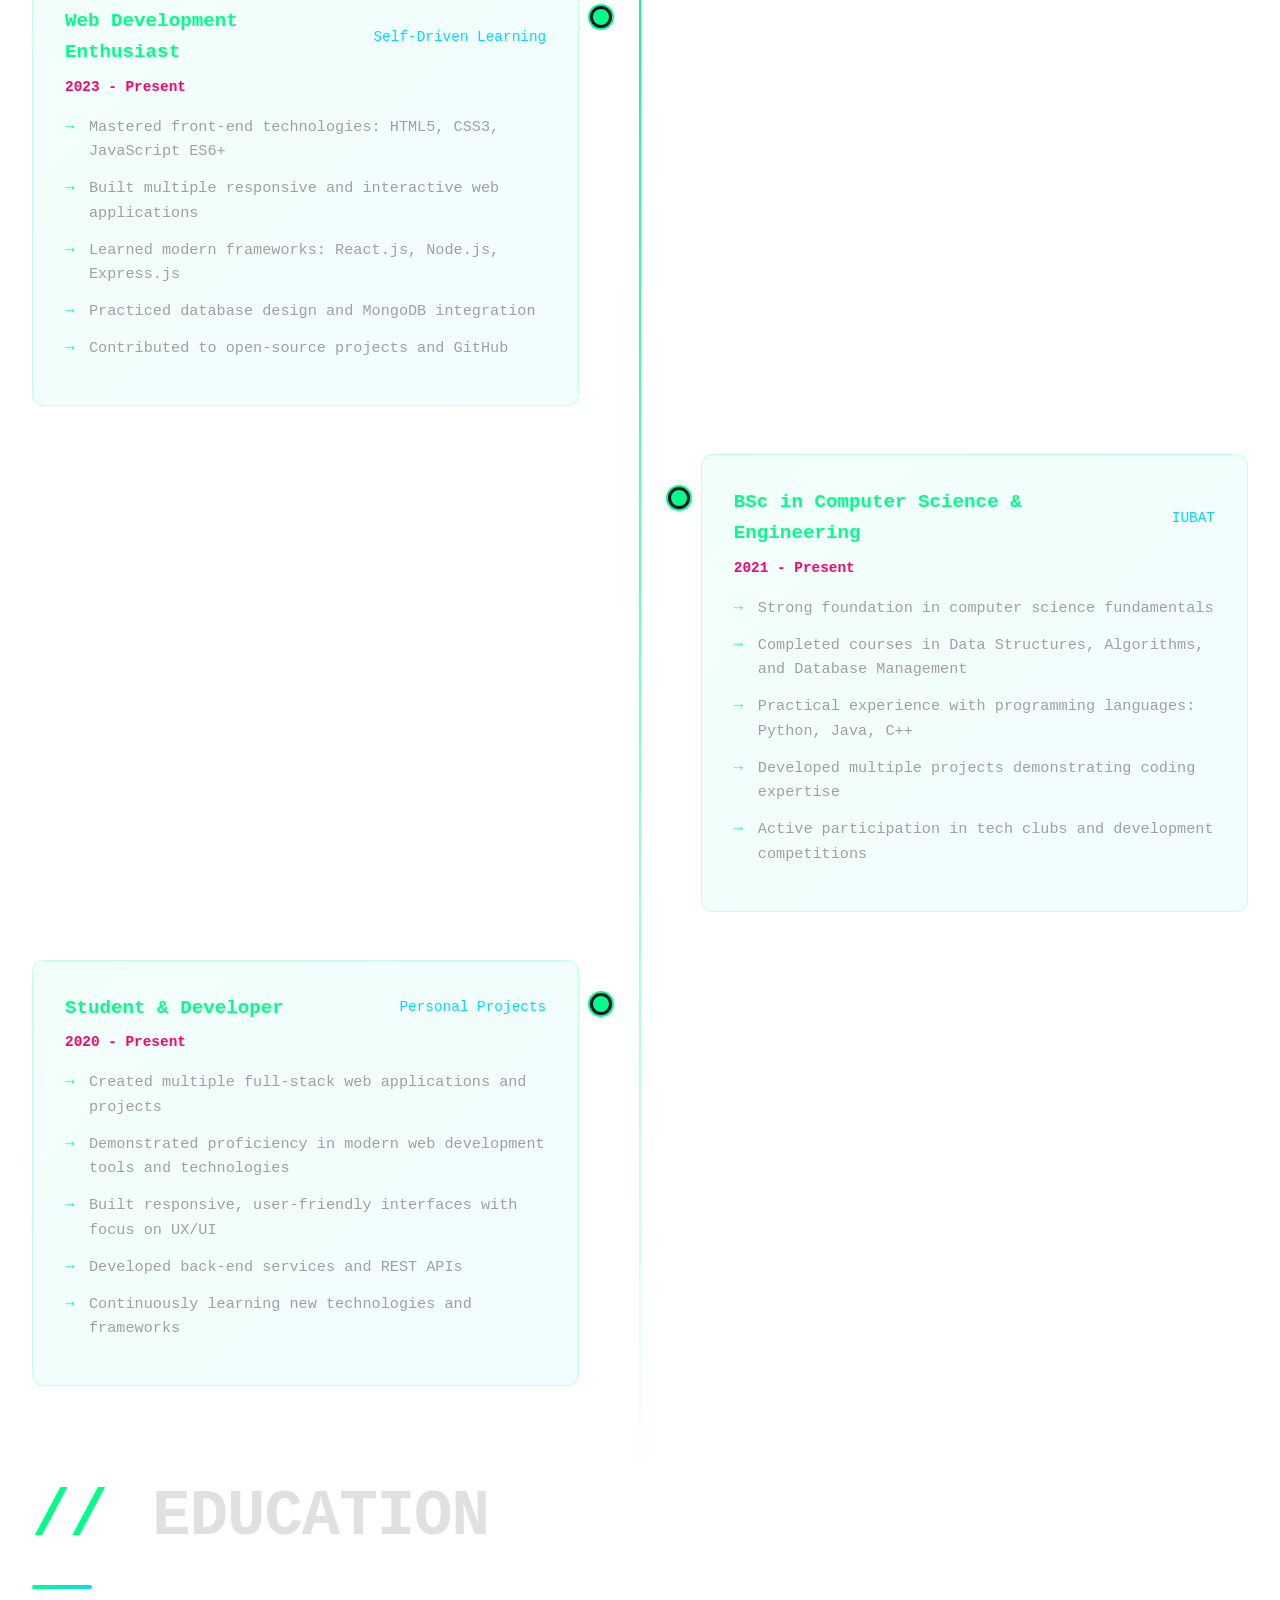
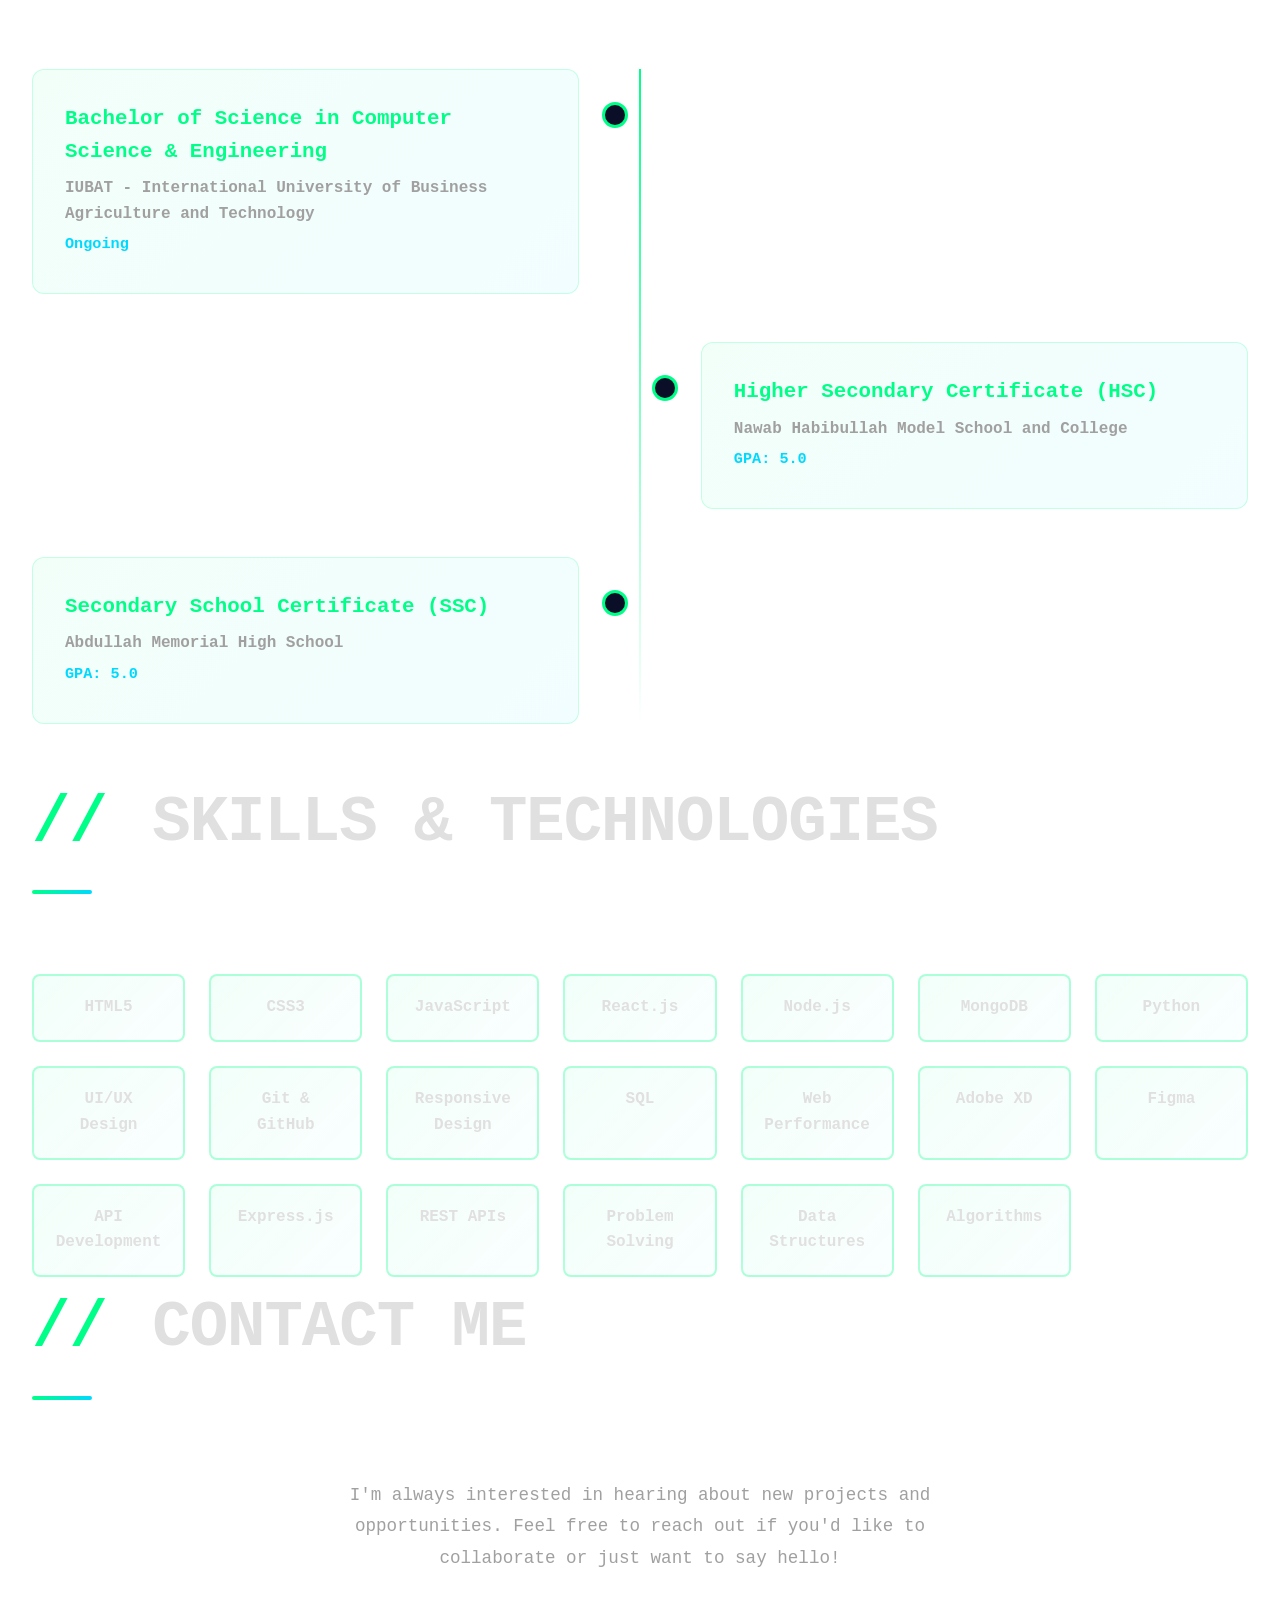
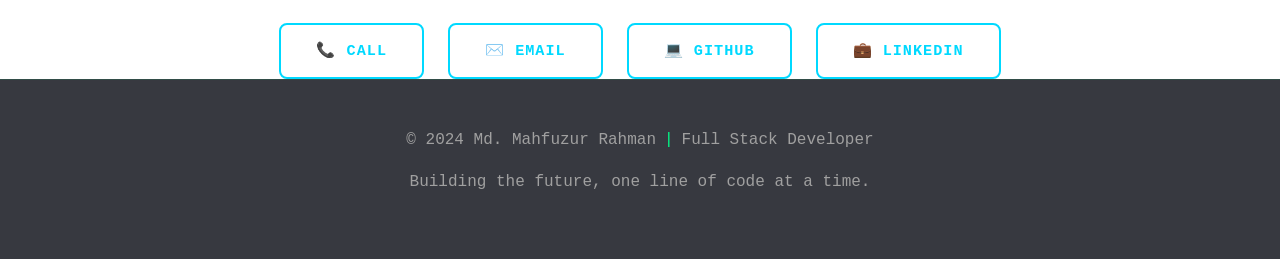
==== commit f8c112d4: "correction my protfolio" ====
--- a/tech_portfolio_final.html
+++ b/tech_portfolio_final.html
@@ -374,15 +374,6 @@
             color: var(--primary-neon);
             margin-right: 0.5rem;
         }
-
-        .section-subtitle {
-            font-size: 0.95rem;
-            color: var(--text-muted);
-            text-transform: uppercase;
-            letter-spacing: 2px;
-            margin-bottom: 3rem;
-        }
-
         .section-header {
             margin-bottom: 4rem;
         }
@@ -1068,7 +1059,6 @@
     <!-- About Section -->
     <section id="about" class="container">
         <div class="section-header">
-            <span class="section-subtitle">// who i am</span>
             <h2 class="section-title scroll-reveal">About Me</h2>
         </div>
 
@@ -1110,7 +1100,6 @@
     <!-- Projects Section -->
     <section id="projects" class="container">
         <div class="section-header">
-            <span class="section-subtitle">// featured work</span>
             <h2 class="section-title scroll-reveal">Featured Projects</h2>
         </div>
 
@@ -1239,8 +1228,7 @@
 
     <!-- Experience Section -->
     <section id="experience" class="container">
-        <div class="section-header">
-            <span class="section-subtitle">// career journey</span>
+        <div class="section-header">    
             <h2 class="section-title scroll-reveal">Experience</h2>
         </div>
 
@@ -1295,7 +1283,6 @@
     <!-- Education Section -->
     <section id="education" class="container">
         <div class="section-header">
-            <span class="section-subtitle">// academic journey</span>
             <h2 class="section-title scroll-reveal">Education</h2>
         </div>
 
@@ -1303,13 +1290,13 @@
             <div class="timeline-item scroll-reveal">
                 <h3>Bachelor of Science in Computer Science & Engineering</h3>
                 <p><strong>IUBAT - International University of Business Agriculture and Technology</strong></p>
-                <p class="year">2021 - Present (Ongoing)</p>
+                <p class="year">Ongoing</p>
             </div>
 
             <div class="timeline-item scroll-reveal">
                 <h3>Higher Secondary Certificate (HSC)</h3>
                 <p><strong>Nawab Habibullah Model School and College</strong></p>
-                <p class="year">Completed</p>
+                <p class="year">GPA: 5.0</p>
             </div>
 
             <div class="timeline-item scroll-reveal">
@@ -1323,7 +1310,6 @@
     <!-- Skills Section -->
     <section id="skills" class="container">
         <div class="section-header">
-            <span class="section-subtitle">// technical skills</span>
             <h2 class="section-title scroll-reveal">Skills & Technologies</h2>
         </div>
 
@@ -1354,7 +1340,6 @@
     <!-- Contact Section -->
     <section id="contact" class="container">
         <div class="section-header">
-            <span class="section-subtitle">// get in touch</span>
             <h2 class="section-title scroll-reveal">Contact Me</h2>
         </div>
 
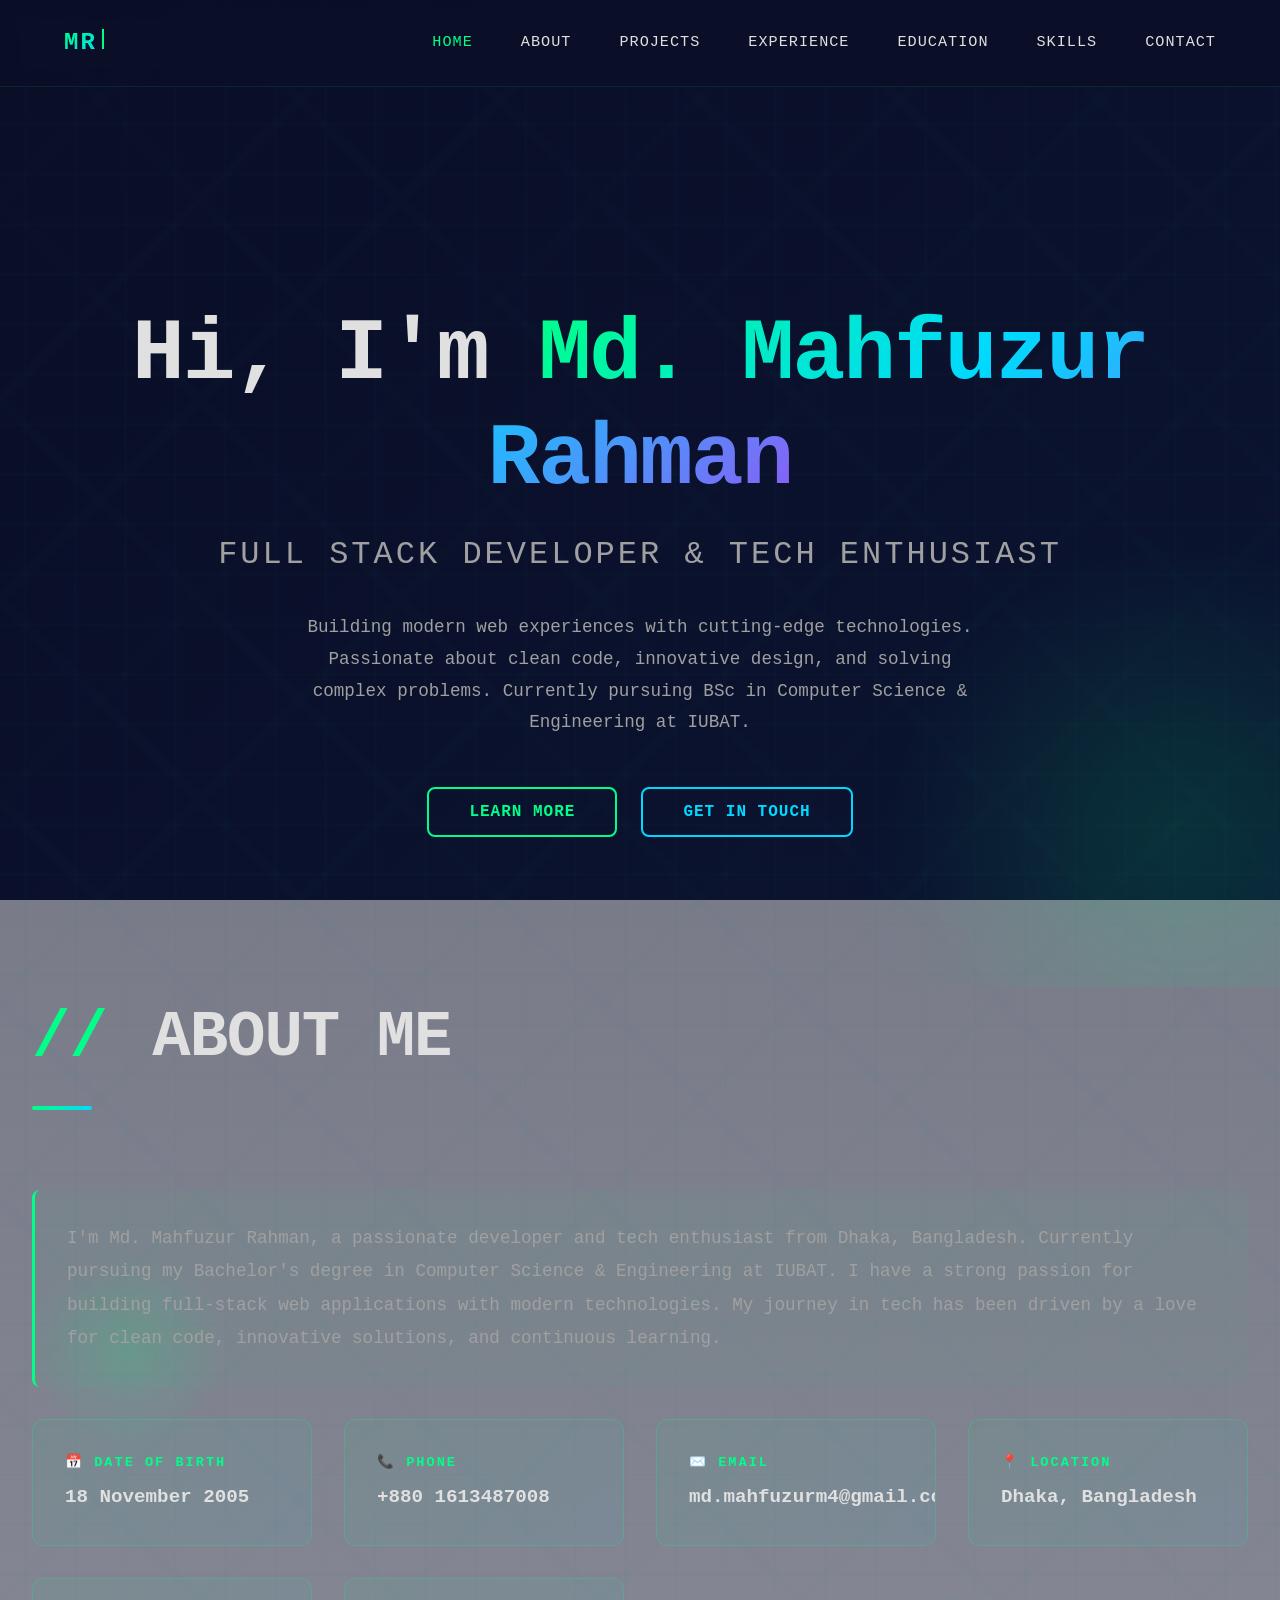
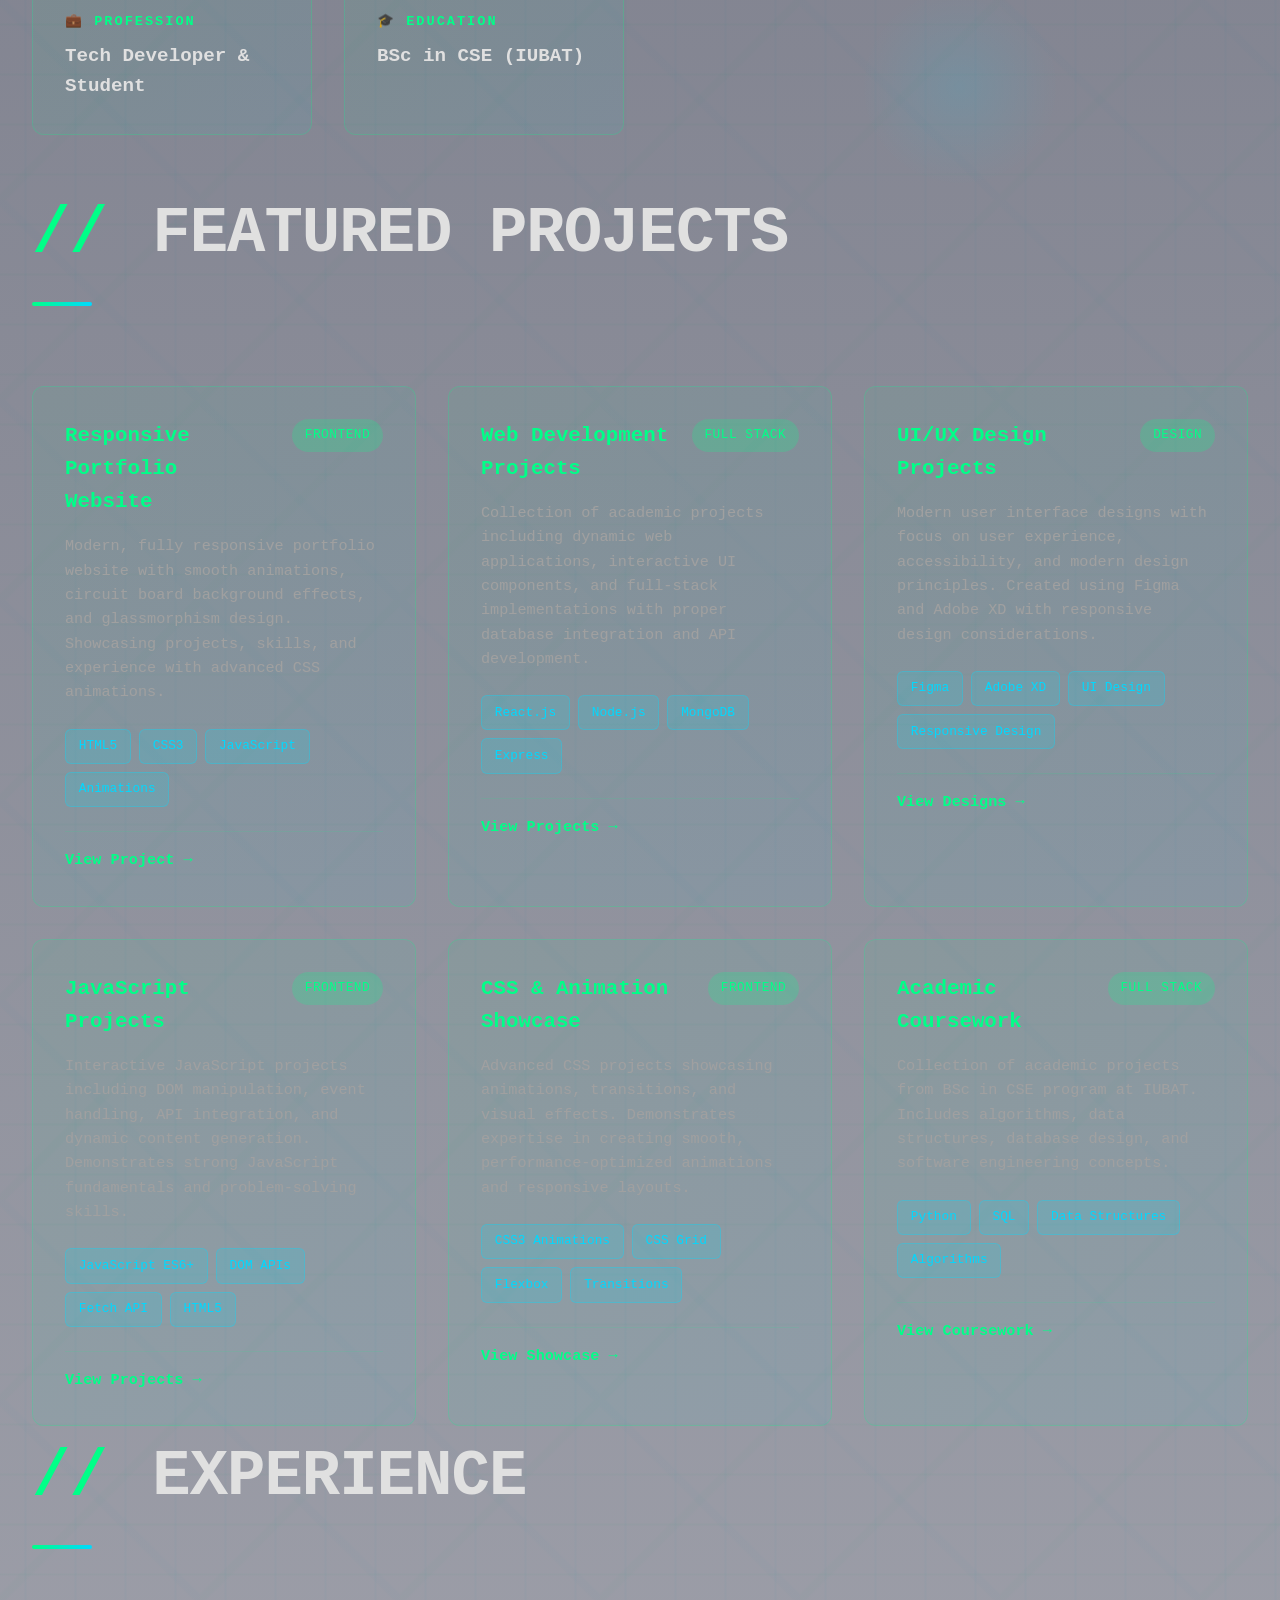
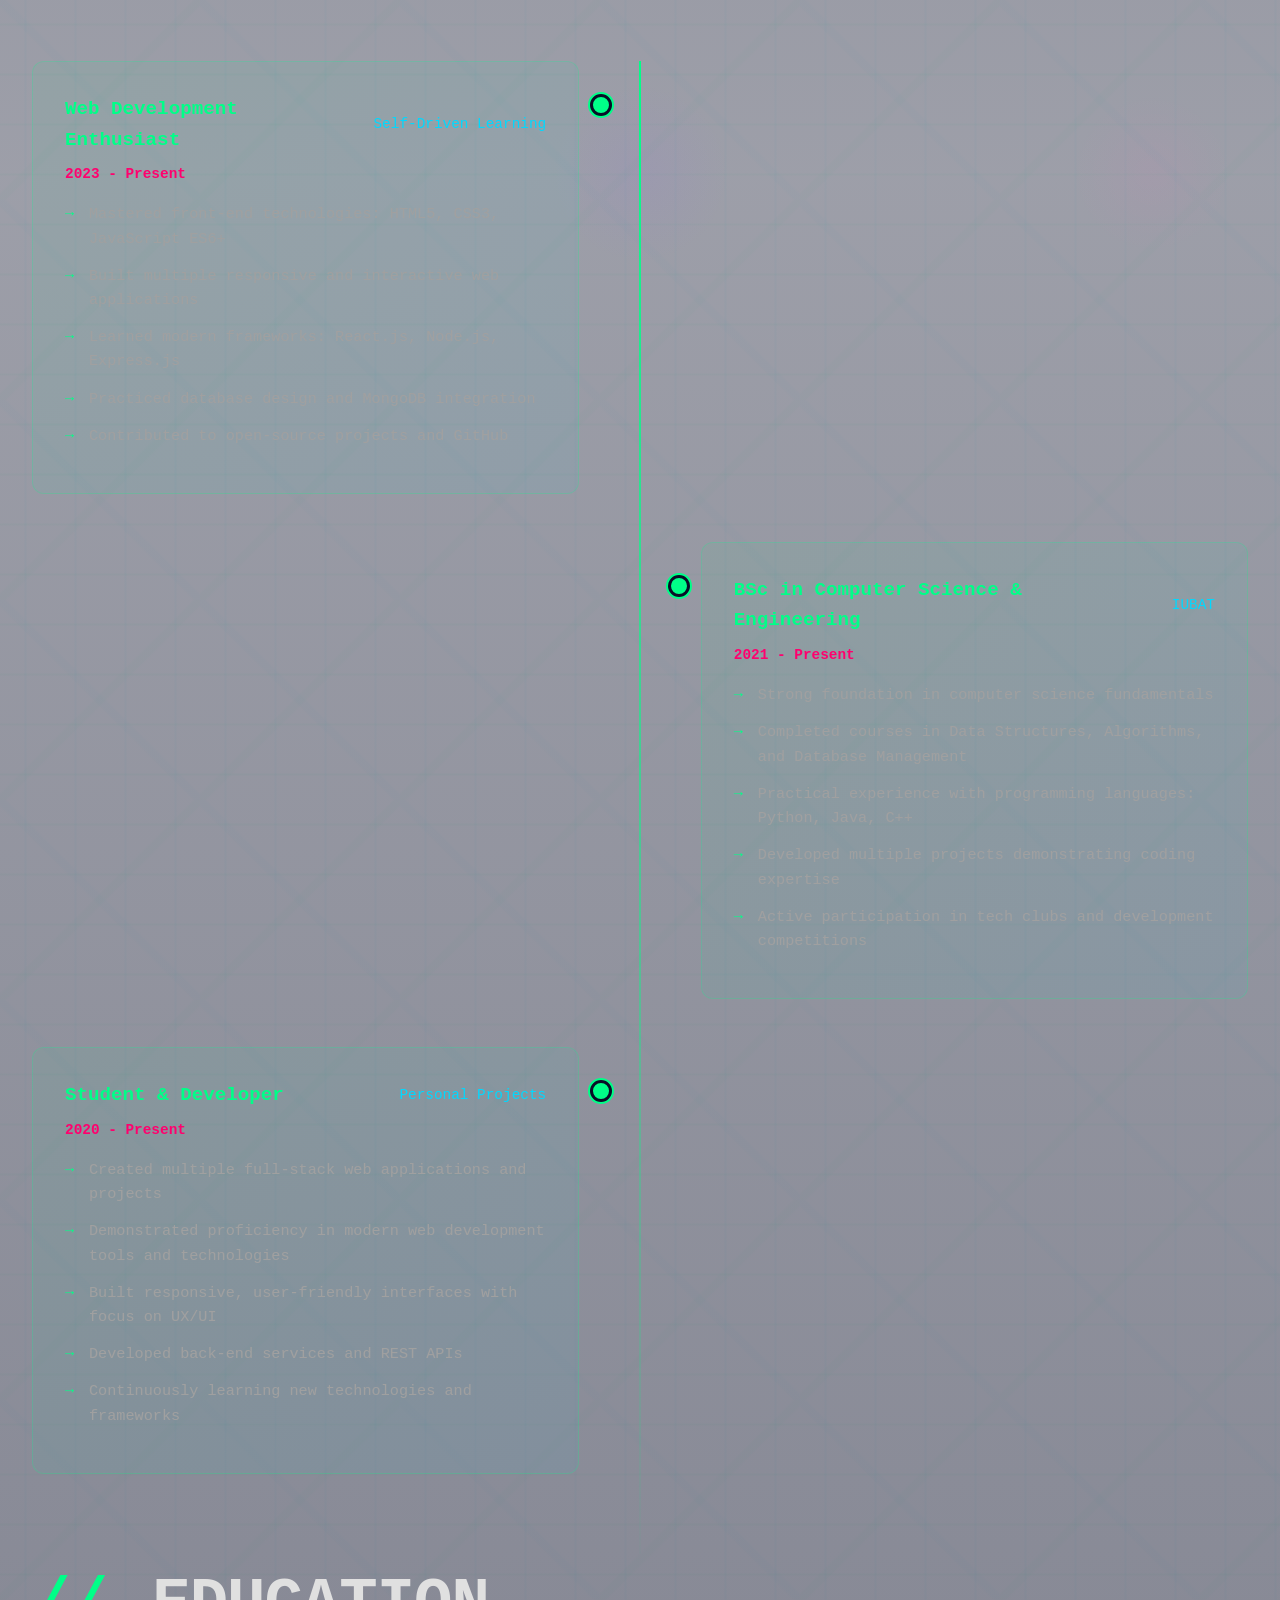
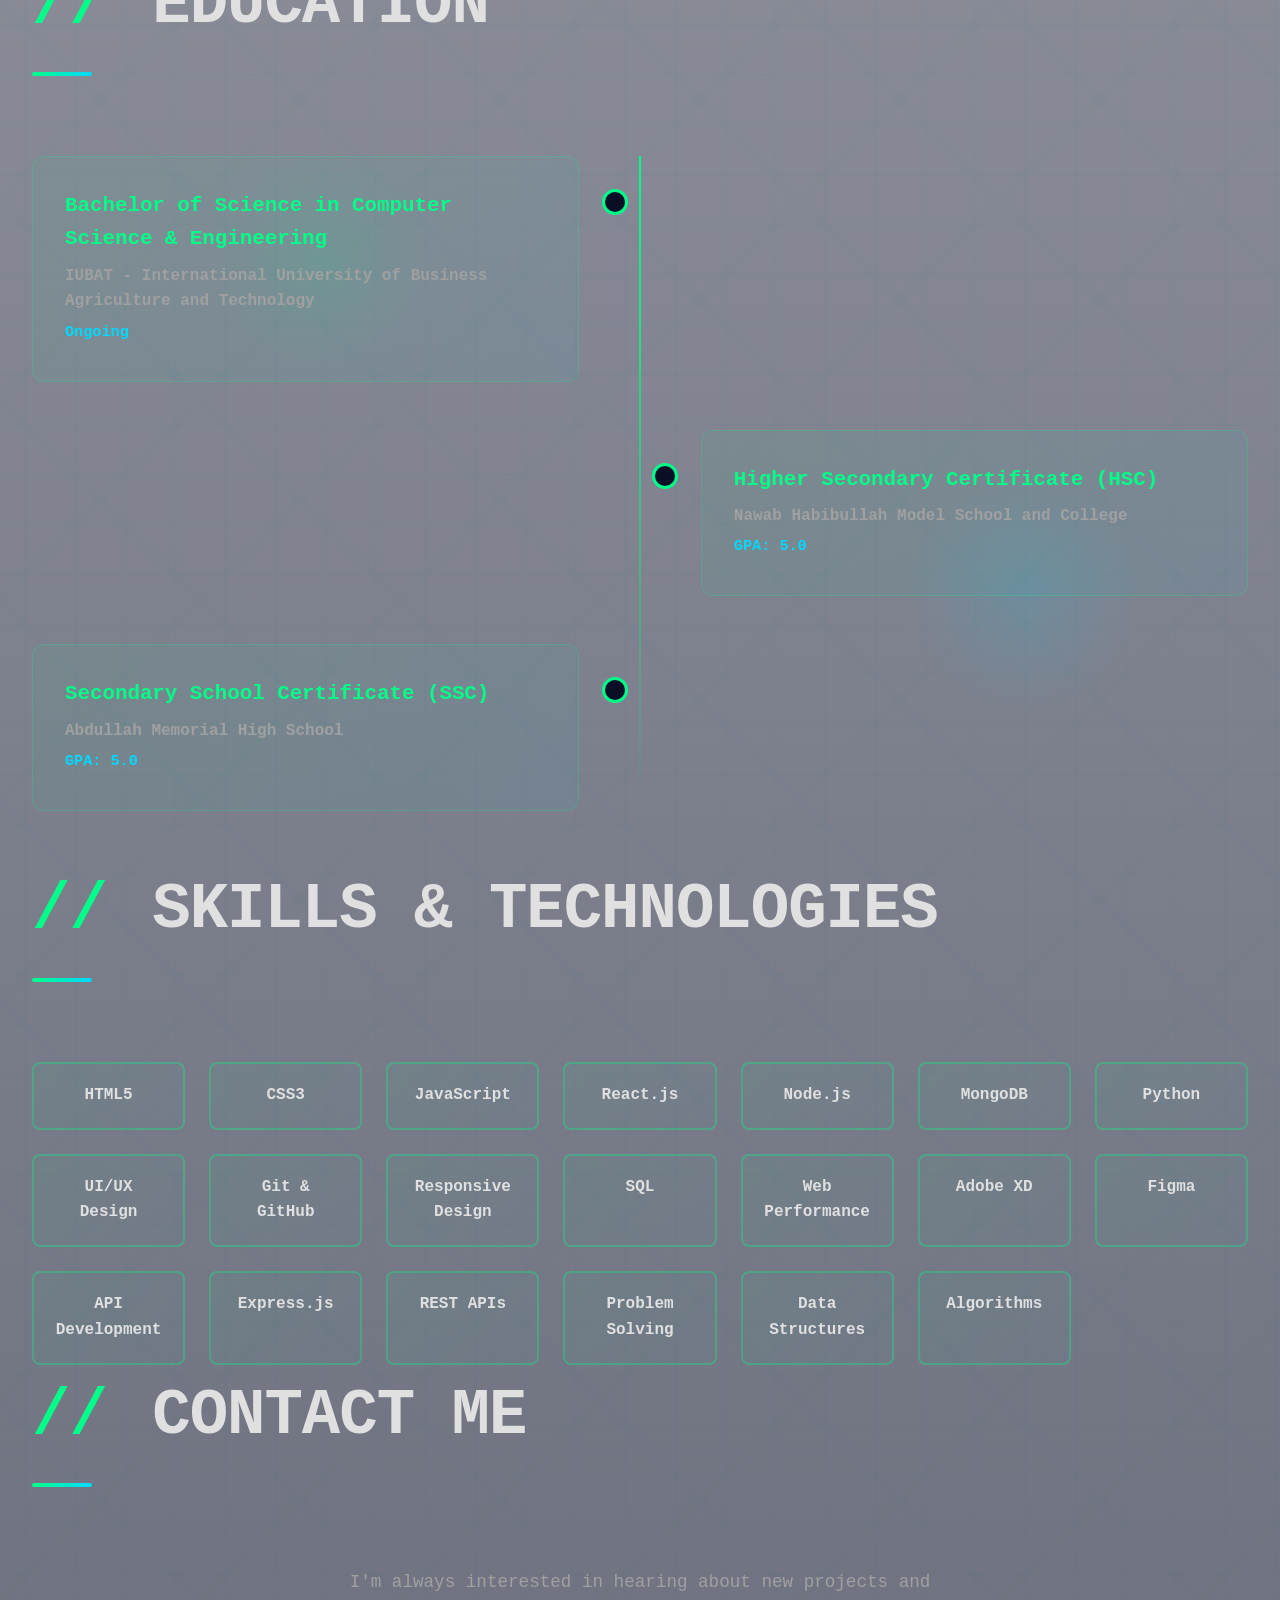
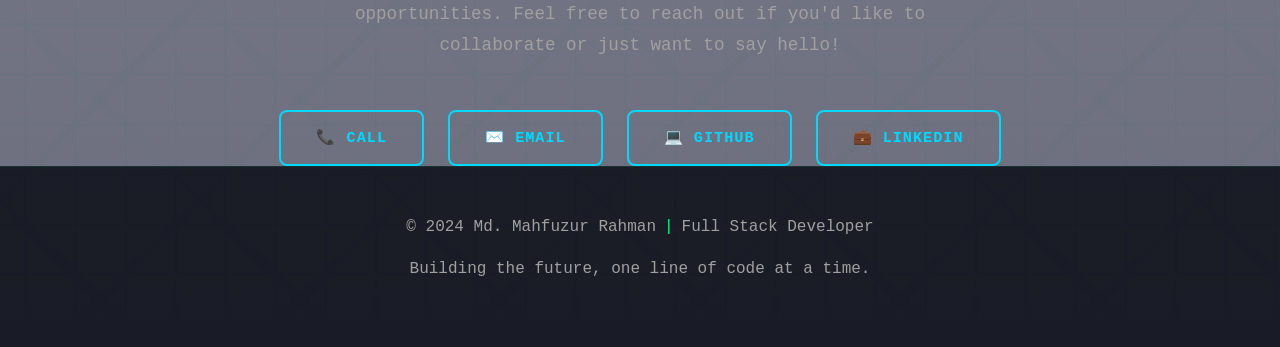
==== commit d751f705: "correction my protfolio" ====
--- a/tech_portfolio_final.html
+++ b/tech_portfolio_final.html
@@ -41,7 +41,7 @@
         /* Circuit board pattern background */
         body::before {
             content: '';
-            position: fixed;
+            position: absolute;
             top: 0;
             left: 0;
             width: 100%;
@@ -69,7 +69,7 @@
         /* Glowing particles/nodes */
         body::after {
             content: '';
-            position: fixed;
+            position: absolute;
             top: 0;
             left: 0;
             width: 100%;
@@ -103,14 +103,14 @@
 
         /* Navigation */
         nav {
-            position: fixed;
+            position: relative;
             top: 0;
             width: 100%;
             backdrop-filter: blur(10px);
             background: rgba(10, 14, 39, 0.8);
             border-bottom: 1px solid rgba(0, 255, 136, 0.1);
             padding: 1.5rem 2rem;
-            z-index: 1000;
+            z-index: 10;
             animation: slideDown 0.6s ease-out;
         }
 
@@ -356,6 +356,7 @@
         section {
             padding: 6rem 2rem;
             position: relative;
+            z-index: 10;
             overflow: hidden;
         }
 
@@ -898,6 +899,8 @@
             padding: 3rem 2rem;
             text-align: center;
             color: var(--text-muted);
+            position: relative;
+            z-index: 10;
         }
 
         .footer-content {
